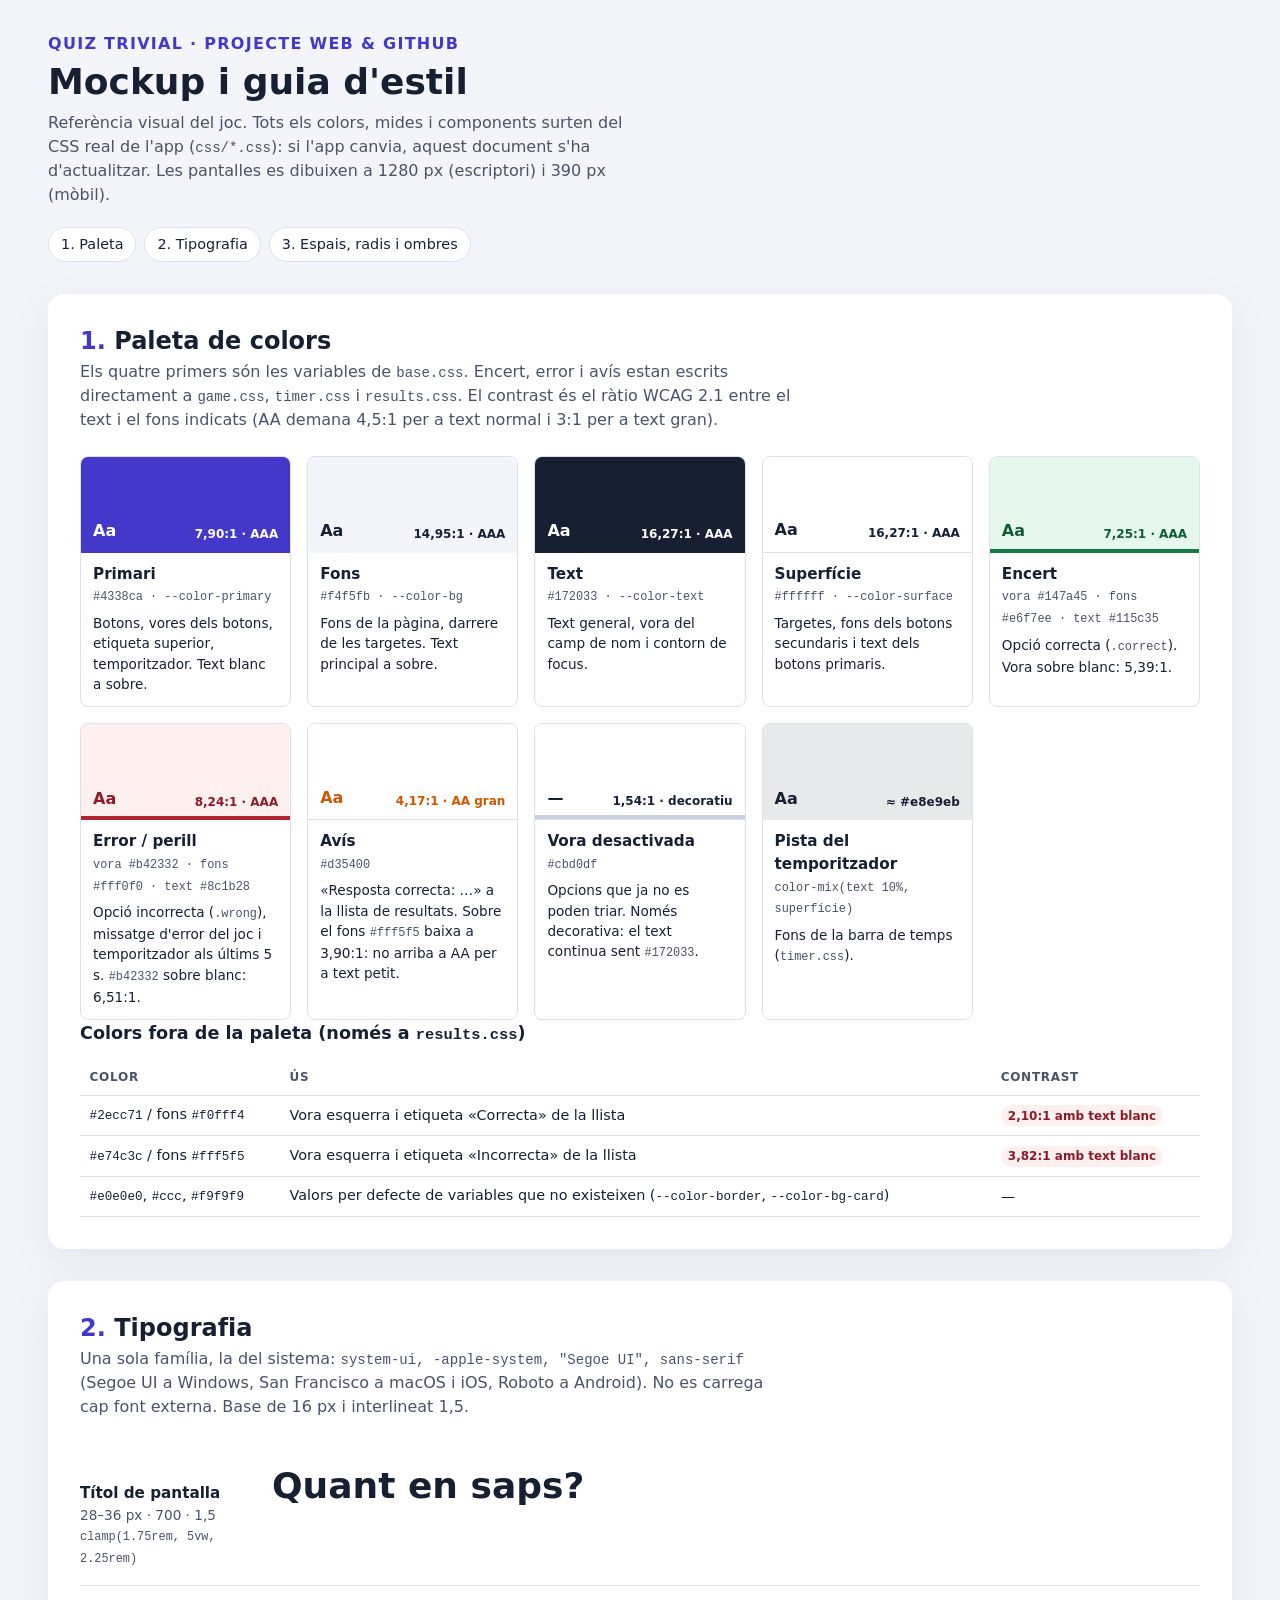
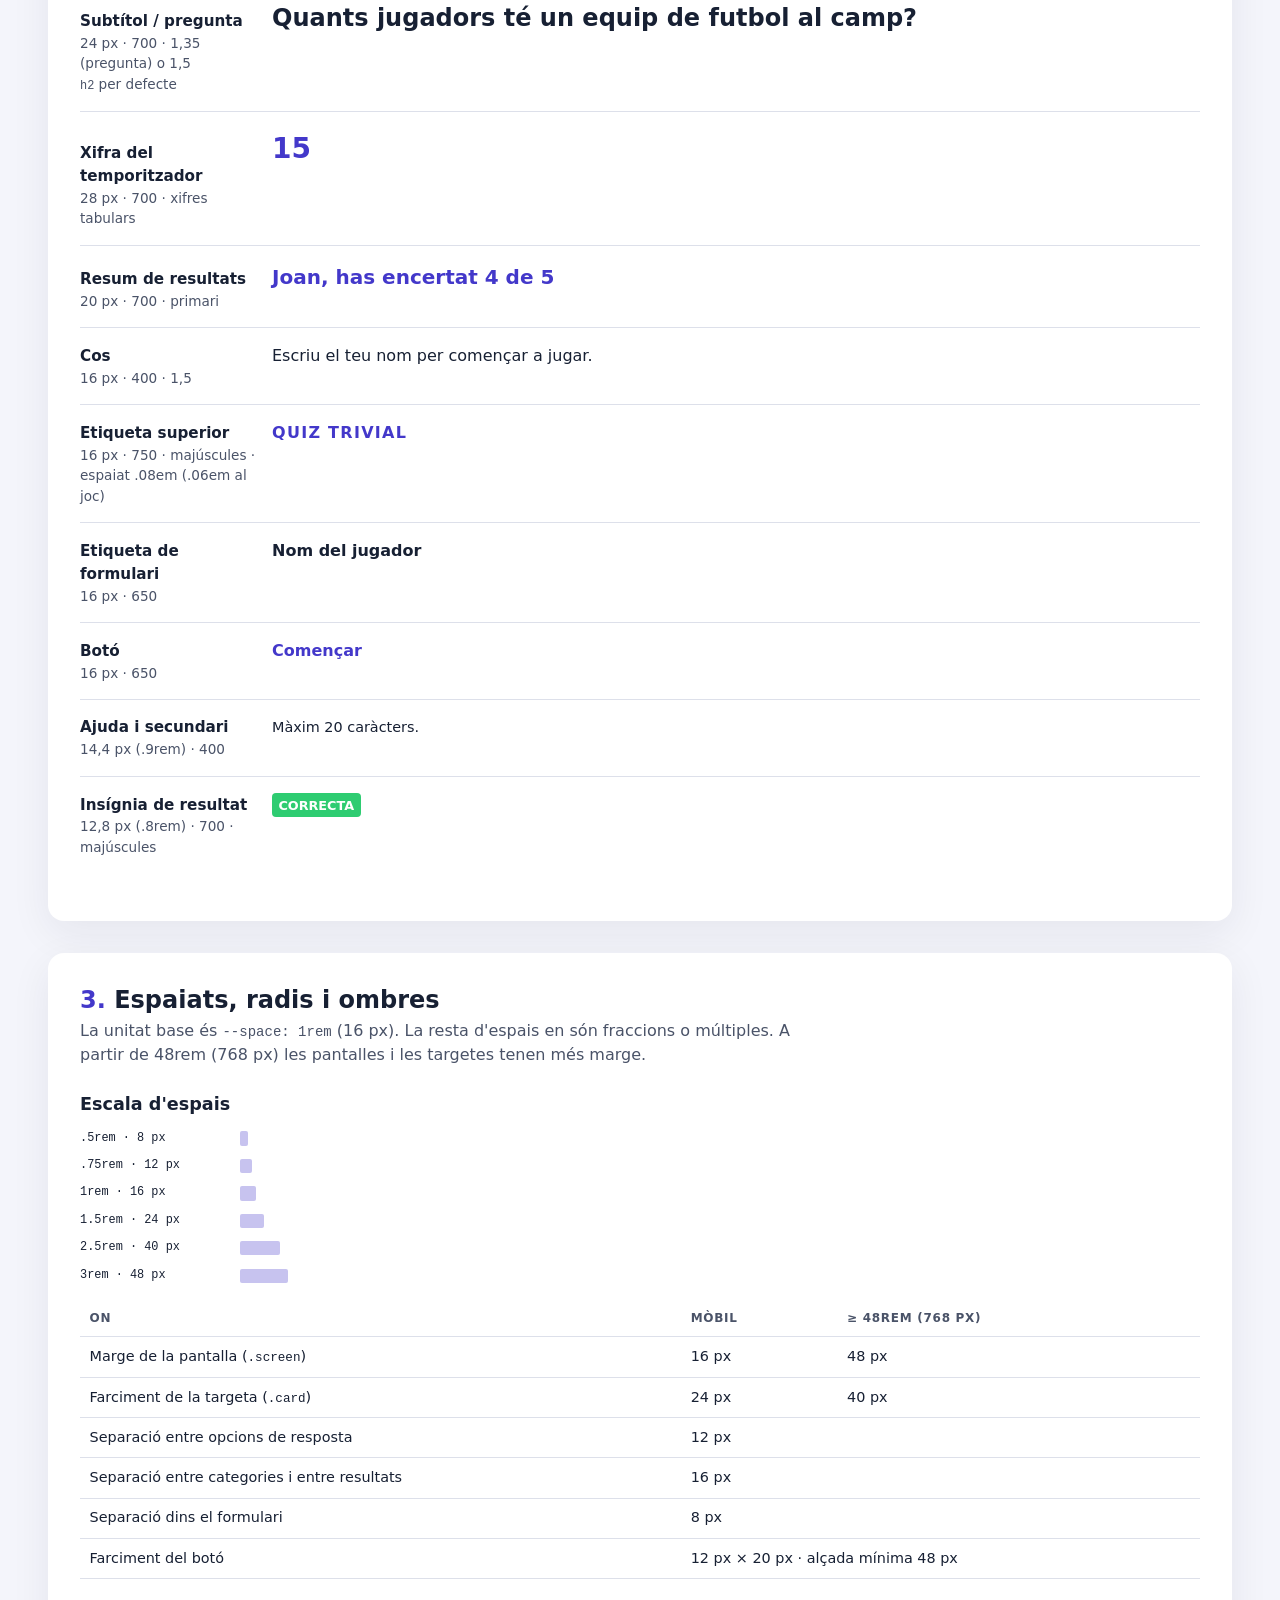
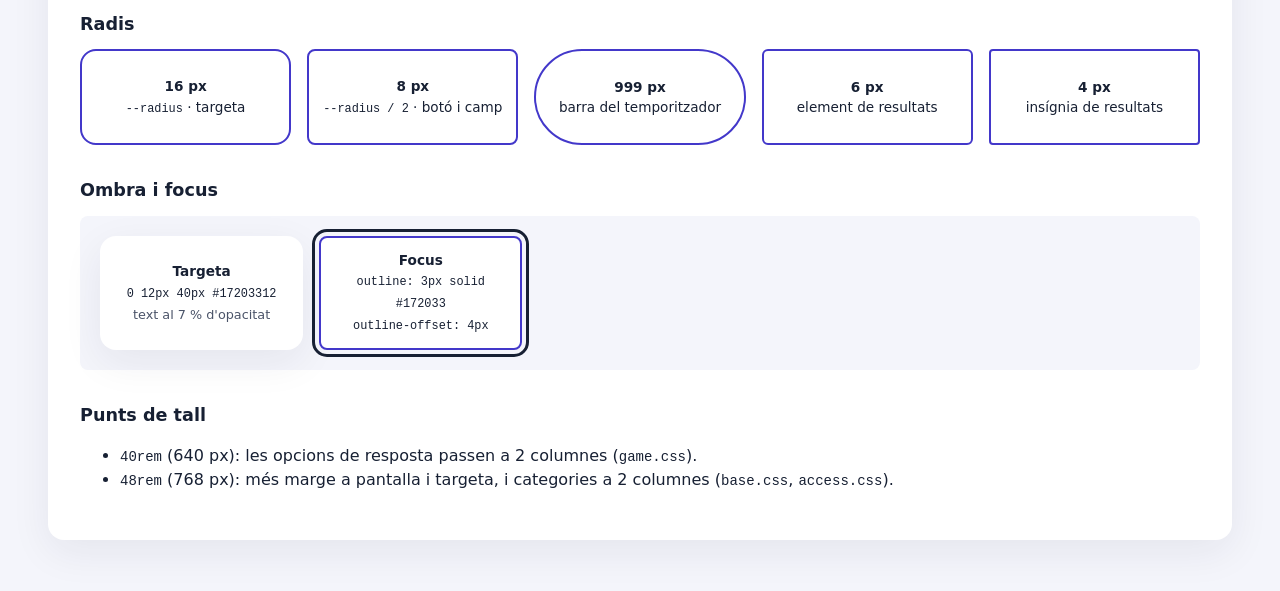
==== docs/mockup/mockup.html @ 68740b8f "docs(mockup): paleta, tipografia i espaiats Crea docs/mockup/mockup.html amb els valors reals de css" ====
<!DOCTYPE html>
<html lang="ca">
<head>
  <meta charset="UTF-8">
  <meta name="viewport" content="width=device-width, initial-scale=1.0">
  <title>Quiz Trivial · Mockup i guia d'estil</title>
  <!--
    Mockup i guia d'estil del Quiz Trivial.
    Fitxer autònom: sense frameworks, sense fonts ni imatges externes.
    Tots els valors surten de css/base.css, access.css, game.css,
    timer.css i results.css. Si l'app canvia, cal actualitzar-lo.
  -->
  <style>
    /* ===== Valors de l'app (còpia exacta de css/base.css :root) ===== */
    :root {
      --color-primary: #4338ca;
      --color-bg: #f4f5fb;
      --color-text: #172033;
      --color-surface: #ffffff;
      --radius: 1rem;
      --space: 1rem;

      /* Colors que l'app escriu directament als fitxers de cada pantalla */
      --ok-border: #147a45;   /* game.css .correct */
      --ok-bg: #e6f7ee;
      --ok-text: #115c35;
      --ko-border: #b42332;   /* game.css .wrong i timer.css perill */
      --ko-bg: #fff0f0;
      --ko-text: #8c1b28;
      --disabled-border: #cbd0df;
      --warning: #d35400;     /* results.css .results__correct-solution */
      --timer-track: color-mix(in srgb, var(--color-text) 10%, var(--color-surface));

      /* Només per a la guia (no són de l'app) */
      --guide-muted: #4a5368;
      --guide-line: #dde0ea;
      --escala: .6;
    }

    * { box-sizing: border-box; }
    html { scroll-behavior: smooth; }
    @media (prefers-reduced-motion: reduce) { html { scroll-behavior: auto; } }
    body {
      margin: 0;
      background: var(--color-bg);
      color: var(--color-text);
      font-family: system-ui, -apple-system, "Segoe UI", sans-serif;
      line-height: 1.5;
    }
    button, input { font: inherit; }

    /* ===== Estructura de la guia ===== */
    .guia { max-width: 76rem; margin: 0 auto; padding: 2rem 1rem 4rem; }
    .guia > header { margin-bottom: 2rem; }
    .guia-eyebrow { margin: 0; color: var(--color-primary); font-weight: 750; letter-spacing: .08em; text-transform: uppercase; }
    .guia h1 { margin: .25rem 0 .5rem; font-size: clamp(1.75rem, 5vw, 2.25rem); line-height: 1.2; }
    .guia-intro { max-width: 60ch; margin: 0; color: var(--guide-muted); }
    .guia nav ol { display: flex; flex-wrap: wrap; gap: .5rem; margin: 1.25rem 0 0; padding: 0; list-style: none; counter-reset: idx; }
    .guia nav a {
      display: inline-block; padding: .35rem .75rem; border: 1px solid var(--guide-line);
      border-radius: 999px; background: var(--color-surface); color: var(--color-text); text-decoration: none; font-size: .9rem;
    }
    .guia nav a:hover { border-color: var(--color-primary); color: var(--color-primary); }
    .guia :focus-visible { outline: 3px solid var(--color-text); outline-offset: 4px; }

    .seccio {
      margin-top: 2rem; padding: 2rem; border-radius: var(--radius);
      background: var(--color-surface); box-shadow: 0 12px 40px #17203312;
    }
    .seccio > h2 { margin: 0 0 .25rem; font-size: 1.5rem; line-height: 1.25; }
    .seccio > h2 span { color: var(--color-primary); font-variant-numeric: tabular-nums; }
    .seccio-desc { margin: 0 0 1.5rem; max-width: 70ch; color: var(--guide-muted); }
    .seccio h3 { margin: 2rem 0 .75rem; font-size: 1.1rem; }
    .seccio h3:first-of-type { margin-top: 0; }
    code { font-family: ui-monospace, "Cascadia Mono", Consolas, monospace; font-size: .875em; }
    .font { font-size: .8rem; color: var(--guide-muted); }

    .taula { width: 100%; border-collapse: collapse; font-size: .9rem; }
    .taula th, .taula td { padding: .55rem .6rem; border-bottom: 1px solid var(--guide-line); text-align: left; vertical-align: middle; }
    .taula th { font-size: .75rem; font-weight: 700; letter-spacing: .06em; text-transform: uppercase; color: var(--guide-muted); }
    .taula-wrap { overflow-x: auto; }

    .etiqueta {
      display: inline-block; padding: .1rem .45rem; border-radius: 999px;
      font-size: .75rem; font-weight: 700; white-space: nowrap;
    }
    .etiqueta--ok { background: var(--ok-bg); color: var(--ok-text); }
    .etiqueta--ko { background: var(--ko-bg); color: var(--ko-text); }
    .etiqueta--info { background: #ecebfb; color: var(--color-primary); }

    /* ===== 1. Paleta ===== */
    .paleta { display: grid; grid-template-columns: repeat(auto-fill, minmax(13rem, 1fr)); gap: 1rem; }
    .mostra { overflow: hidden; border: 1px solid var(--guide-line); border-radius: .5rem; }
    .mostra__color {
      display: flex; align-items: flex-end; justify-content: space-between;
      height: 6rem; padding: .6rem .75rem; font-weight: 650;
    }
    .mostra__color small { font-weight: 700; font-size: .75rem; }
    .mostra__info { padding: .6rem .75rem .75rem; font-size: .85rem; }
    .mostra__info strong { display: block; font-size: .95rem; }
    .mostra__info code { color: var(--guide-muted); }
    .mostra__info p { margin: .35rem 0 0; }

    /* ===== 2. Tipografia ===== */
    .tipus-fila {
      display: grid; grid-template-columns: 11rem 1fr; gap: 1rem; align-items: baseline;
      padding: 1rem 0; border-bottom: 1px solid var(--guide-line);
    }
    .tipus-fila:last-child { border-bottom: 0; }
    .tipus-fila dt { font-size: .85rem; color: var(--guide-muted); }
    .tipus-fila dt strong { display: block; color: var(--color-text); font-size: .95rem; }
    .tipus-fila dd { margin: 0; min-width: 0; overflow-wrap: anywhere; }
    @media (max-width: 40rem) { .tipus-fila { grid-template-columns: 1fr; gap: .25rem; } }

    /* ===== 3. Espaiats, radis i ombres ===== */
    .escala-espais { display: grid; gap: .6rem; }
    .espai { display: grid; grid-template-columns: 9rem 1fr; align-items: center; gap: 1rem; font-size: .85rem; }
    .espai__barra { height: .9rem; border-radius: 2px; background: color-mix(in srgb, var(--color-primary) 30%, white); }
    .graella-3 { display: grid; grid-template-columns: repeat(auto-fill, minmax(12rem, 1fr)); gap: 1rem; }
    .caixa {
      display: grid; place-items: center; min-height: 6rem; padding: .75rem;
      border: 2px solid var(--color-primary); background: var(--color-surface);
      font-size: .85rem; text-align: center;
    }
    .caixa--ombra { border: 0; border-radius: var(--radius); box-shadow: 0 12px 40px #17203312; }
    .fons-gris { padding: 1.25rem; border-radius: .5rem; background: var(--color-bg); }
  </style>
</head>
<body>
  <div class="guia">
    <header>
      <p class="guia-eyebrow">Quiz Trivial · Projecte Web &amp; GitHub</p>
      <h1>Mockup i guia d'estil</h1>
      <p class="guia-intro">
        Referència visual del joc. Tots els colors, mides i components surten del CSS real
        de l'app (<code>css/*.css</code>): si l'app canvia, aquest document s'ha d'actualitzar.
        Les pantalles es dibuixen a 1280 px (escriptori) i 390 px (mòbil).
      </p>
      <nav aria-label="Seccions">
        <ol>
          <li><a href="#paleta">1. Paleta</a></li>
          <li><a href="#tipografia">2. Tipografia</a></li>
          <li><a href="#espais">3. Espais, radis i ombres</a></li>
          <!-- INDEX-COMPONENTS -->
        </ol>
      </nav>
    </header>

    <main>
      <!-- ===================== 1. PALETA ===================== -->
      <section class="seccio" id="paleta" aria-labelledby="t-paleta">
        <h2 id="t-paleta"><span>1.</span> Paleta de colors</h2>
        <p class="seccio-desc">
          Els quatre primers són les variables de <code>base.css</code>. Encert, error i avís
          estan escrits directament a <code>game.css</code>, <code>timer.css</code> i
          <code>results.css</code>. El contrast és el ràtio WCAG 2.1 entre el text i el fons
          indicats (AA demana 4,5:1 per a text normal i 3:1 per a text gran).
        </p>

        <div class="paleta">
          <article class="mostra">
            <div class="mostra__color" style="background:#4338ca;color:#fff">Aa <small>7,90:1 · AAA</small></div>
            <div class="mostra__info">
              <strong>Primari</strong>
              <code>#4338ca · --color-primary</code>
              <p>Botons, vores dels botons, etiqueta superior, temporitzador. Text blanc a sobre.</p>
            </div>
          </article>
          <article class="mostra">
            <div class="mostra__color" style="background:#f4f5fb;color:#172033">Aa <small>14,95:1 · AAA</small></div>
            <div class="mostra__info">
              <strong>Fons</strong>
              <code>#f4f5fb · --color-bg</code>
              <p>Fons de la pàgina, darrere de les targetes. Text principal a sobre.</p>
            </div>
          </article>
          <article class="mostra">
            <div class="mostra__color" style="background:#172033;color:#fff">Aa <small>16,27:1 · AAA</small></div>
            <div class="mostra__info">
              <strong>Text</strong>
              <code>#172033 · --color-text</code>
              <p>Text general, vora del camp de nom i contorn de focus.</p>
            </div>
          </article>
          <article class="mostra">
            <div class="mostra__color" style="background:#fff;color:#172033;border-bottom:1px solid var(--guide-line)">Aa <small>16,27:1 · AAA</small></div>
            <div class="mostra__info">
              <strong>Superfície</strong>
              <code>#ffffff · --color-surface</code>
              <p>Targetes, fons dels botons secundaris i text dels botons primaris.</p>
            </div>
          </article>
          <article class="mostra">
            <div class="mostra__color" style="background:#e6f7ee;color:#115c35;box-shadow:inset 0 -4px #147a45">Aa <small>7,25:1 · AAA</small></div>
            <div class="mostra__info">
              <strong>Encert</strong>
              <code>vora #147a45 · fons #e6f7ee · text #115c35</code>
              <p>Opció correcta (<code>.correct</code>). Vora sobre blanc: 5,39:1.</p>
            </div>
          </article>
          <article class="mostra">
            <div class="mostra__color" style="background:#fff0f0;color:#8c1b28;box-shadow:inset 0 -4px #b42332">Aa <small>8,24:1 · AAA</small></div>
            <div class="mostra__info">
              <strong>Error / perill</strong>
              <code>vora #b42332 · fons #fff0f0 · text #8c1b28</code>
              <p>Opció incorrecta (<code>.wrong</code>), missatge d'error del joc i temporitzador als últims 5 s. <code>#b42332</code> sobre blanc: 6,51:1.</p>
            </div>
          </article>
          <article class="mostra">
            <div class="mostra__color" style="background:#fff;color:#d35400;border-bottom:1px solid var(--guide-line)">Aa <small>4,17:1 · AA gran</small></div>
            <div class="mostra__info">
              <strong>Avís</strong>
              <code>#d35400</code>
              <p>«Resposta correcta: …» a la llista de resultats. Sobre el fons <code>#fff5f5</code> baixa a 3,90:1: no arriba a AA per a text petit.</p>
            </div>
          </article>
          <article class="mostra">
            <div class="mostra__color" style="background:#fff;color:#172033;box-shadow:inset 0 -4px #cbd0df;border-bottom:1px solid var(--guide-line)">— <small>1,54:1 · decoratiu</small></div>
            <div class="mostra__info">
              <strong>Vora desactivada</strong>
              <code>#cbd0df</code>
              <p>Opcions que ja no es poden triar. Només decorativa: el text continua sent <code>#172033</code>.</p>
            </div>
          </article>
          <article class="mostra">
            <div class="mostra__color" style="background:var(--timer-track);color:#172033">Aa <small>≈ #e8e9eb</small></div>
            <div class="mostra__info">
              <strong>Pista del temporitzador</strong>
              <code>color-mix(text 10%, superfície)</code>
              <p>Fons de la barra de temps (<code>timer.css</code>).</p>
            </div>
          </article>
        </div>

        <h3>Colors fora de la paleta (només a <code>results.css</code>)</h3>
        <div class="taula-wrap">
          <table class="taula">
            <thead><tr><th>Color</th><th>Ús</th><th>Contrast</th></tr></thead>
            <tbody>
              <tr><td><code>#2ecc71</code> / fons <code>#f0fff4</code></td><td>Vora esquerra i etiqueta «Correcta» de la llista</td><td><span class="etiqueta etiqueta--ko">2,10:1 amb text blanc</span></td></tr>
              <tr><td><code>#e74c3c</code> / fons <code>#fff5f5</code></td><td>Vora esquerra i etiqueta «Incorrecta» de la llista</td><td><span class="etiqueta etiqueta--ko">3,82:1 amb text blanc</span></td></tr>
              <tr><td><code>#e0e0e0</code>, <code>#ccc</code>, <code>#f9f9f9</code></td><td>Valors per defecte de variables que no existeixen (<code>--color-border</code>, <code>--color-bg-card</code>)</td><td>—</td></tr>
            </tbody>
          </table>
        </div>
      </section>

      <!-- ===================== 2. TIPOGRAFIA ===================== -->
      <section class="seccio" id="tipografia" aria-labelledby="t-tipo">
        <h2 id="t-tipo"><span>2.</span> Tipografia</h2>
        <p class="seccio-desc">
          Una sola família, la del sistema: <code>system-ui, -apple-system, "Segoe UI", sans-serif</code>
          (Segoe UI a Windows, San Francisco a macOS i iOS, Roboto a Android). No es carrega cap font externa.
          Base de 16 px i interlineat 1,5.
        </p>
        <dl>
          <div class="tipus-fila">
            <dt><strong>Títol de pantalla</strong>28–36 px · 700 · 1,5<br><code>clamp(1.75rem, 5vw, 2.25rem)</code></dt>
            <dd style="font-size:2.25rem;font-weight:700;line-height:1.5">Quant en saps?</dd>
          </div>
          <div class="tipus-fila">
            <dt><strong>Subtítol / pregunta</strong>24 px · 700 · 1,35 (pregunta) o 1,5<br><code>h2</code> per defecte</dt>
            <dd style="font-size:1.5rem;font-weight:700;line-height:1.35">Quants jugadors té un equip de futbol al camp?</dd>
          </div>
          <div class="tipus-fila">
            <dt><strong>Xifra del temporitzador</strong>28 px · 700 · xifres tabulars</dt>
            <dd style="font-size:1.75rem;font-weight:700;color:var(--color-primary);font-variant-numeric:tabular-nums">15</dd>
          </div>
          <div class="tipus-fila">
            <dt><strong>Resum de resultats</strong>20 px · 700 · primari</dt>
            <dd style="font-size:1.25rem;font-weight:700;color:var(--color-primary)">Joan, has encertat 4 de 5</dd>
          </div>
          <div class="tipus-fila">
            <dt><strong>Cos</strong>16 px · 400 · 1,5</dt>
            <dd>Escriu el teu nom per començar a jugar.</dd>
          </div>
          <div class="tipus-fila">
            <dt><strong>Etiqueta superior</strong>16 px · 750 · majúscules · espaiat .08em (.06em al joc)</dt>
            <dd style="color:var(--color-primary);font-weight:750;letter-spacing:.08em;text-transform:uppercase">Quiz Trivial</dd>
          </div>
          <div class="tipus-fila">
            <dt><strong>Etiqueta de formulari</strong>16 px · 650</dt>
            <dd style="font-weight:650">Nom del jugador</dd>
          </div>
          <div class="tipus-fila">
            <dt><strong>Botó</strong>16 px · 650</dt>
            <dd style="font-weight:650;color:var(--color-primary)">Començar</dd>
          </div>
          <div class="tipus-fila">
            <dt><strong>Ajuda i secundari</strong>14,4 px (.9rem) · 400</dt>
            <dd style="font-size:.9rem">Màxim 20 caràcters.</dd>
          </div>
          <div class="tipus-fila">
            <dt><strong>Insígnia de resultat</strong>12,8 px (.8rem) · 700 · majúscules</dt>
            <dd><span style="display:inline-block;padding:.15rem .4rem;border-radius:4px;font-size:.8rem;font-weight:700;text-transform:uppercase;background:#2ecc71;color:#fff">Correcta</span></dd>
          </div>
        </dl>
      </section>

      <!-- ===================== 3. ESPAIS ===================== -->
      <section class="seccio" id="espais" aria-labelledby="t-espais">
        <h2 id="t-espais"><span>3.</span> Espaiats, radis i ombres</h2>
        <p class="seccio-desc">
          La unitat base és <code>--space: 1rem</code> (16 px). La resta d'espais en són fraccions o múltiples.
          A partir de 48rem (768 px) les pantalles i les targetes tenen més marge.
        </p>

        <h3>Escala d'espais</h3>
        <div class="escala-espais">
          <div class="espai"><code>.5rem · 8 px</code><div class="espai__barra" style="width:8px"></div></div>
          <div class="espai"><code>.75rem · 12 px</code><div class="espai__barra" style="width:12px"></div></div>
          <div class="espai"><code>1rem · 16 px</code><div class="espai__barra" style="width:16px"></div></div>
          <div class="espai"><code>1.5rem · 24 px</code><div class="espai__barra" style="width:24px"></div></div>
          <div class="espai"><code>2.5rem · 40 px</code><div class="espai__barra" style="width:40px"></div></div>
          <div class="espai"><code>3rem · 48 px</code><div class="espai__barra" style="width:48px"></div></div>
        </div>
        <div class="taula-wrap" style="margin-top:1rem">
          <table class="taula">
            <thead><tr><th>On</th><th>Mòbil</th><th>≥ 48rem (768 px)</th></tr></thead>
            <tbody>
              <tr><td>Marge de la pantalla (<code>.screen</code>)</td><td>16 px</td><td>48 px</td></tr>
              <tr><td>Farciment de la targeta (<code>.card</code>)</td><td>24 px</td><td>40 px</td></tr>
              <tr><td>Separació entre opcions de resposta</td><td colspan="2">12 px</td></tr>
              <tr><td>Separació entre categories i entre resultats</td><td colspan="2">16 px</td></tr>
              <tr><td>Separació dins el formulari</td><td colspan="2">8 px</td></tr>
              <tr><td>Farciment del botó</td><td colspan="2">12 px × 20 px · alçada mínima 48 px</td></tr>
            </tbody>
          </table>
        </div>

        <h3>Radis</h3>
        <div class="graella-3">
          <div class="caixa" style="border-radius:1rem"><span><strong>16 px</strong><br><code>--radius</code> · targeta</span></div>
          <div class="caixa" style="border-radius:.5rem"><span><strong>8 px</strong><br><code>--radius / 2</code> · botó i camp</span></div>
          <div class="caixa" style="border-radius:999px"><span><strong>999 px</strong><br>barra del temporitzador</span></div>
          <div class="caixa" style="border-radius:6px"><span><strong>6 px</strong><br>element de resultats</span></div>
          <div class="caixa" style="border-radius:4px"><span><strong>4 px</strong><br>insígnia de resultats</span></div>
        </div>

        <h3>Ombra i focus</h3>
        <div class="fons-gris graella-3">
          <div class="caixa caixa--ombra"><span><strong>Targeta</strong><br><code>0 12px 40px #17203312</code><br><span class="font">text al 7 % d'opacitat</span></span></div>
          <div class="caixa" style="border-radius:.5rem;outline:3px solid #172033;outline-offset:4px"><span><strong>Focus</strong><br><code>outline: 3px solid #172033</code><br><code>outline-offset: 4px</code></span></div>
        </div>

        <h3>Punts de tall</h3>
        <ul>
          <li><code>40rem</code> (640 px): les opcions de resposta passen a 2 columnes (<code>game.css</code>).</li>
          <li><code>48rem</code> (768 px): més marge a pantalla i targeta, i categories a 2 columnes (<code>base.css</code>, <code>access.css</code>).</li>
        </ul>
      </section>

      <!-- SECCIONS-COMPONENTS -->
    </main>
  </div>
</body>
</html>
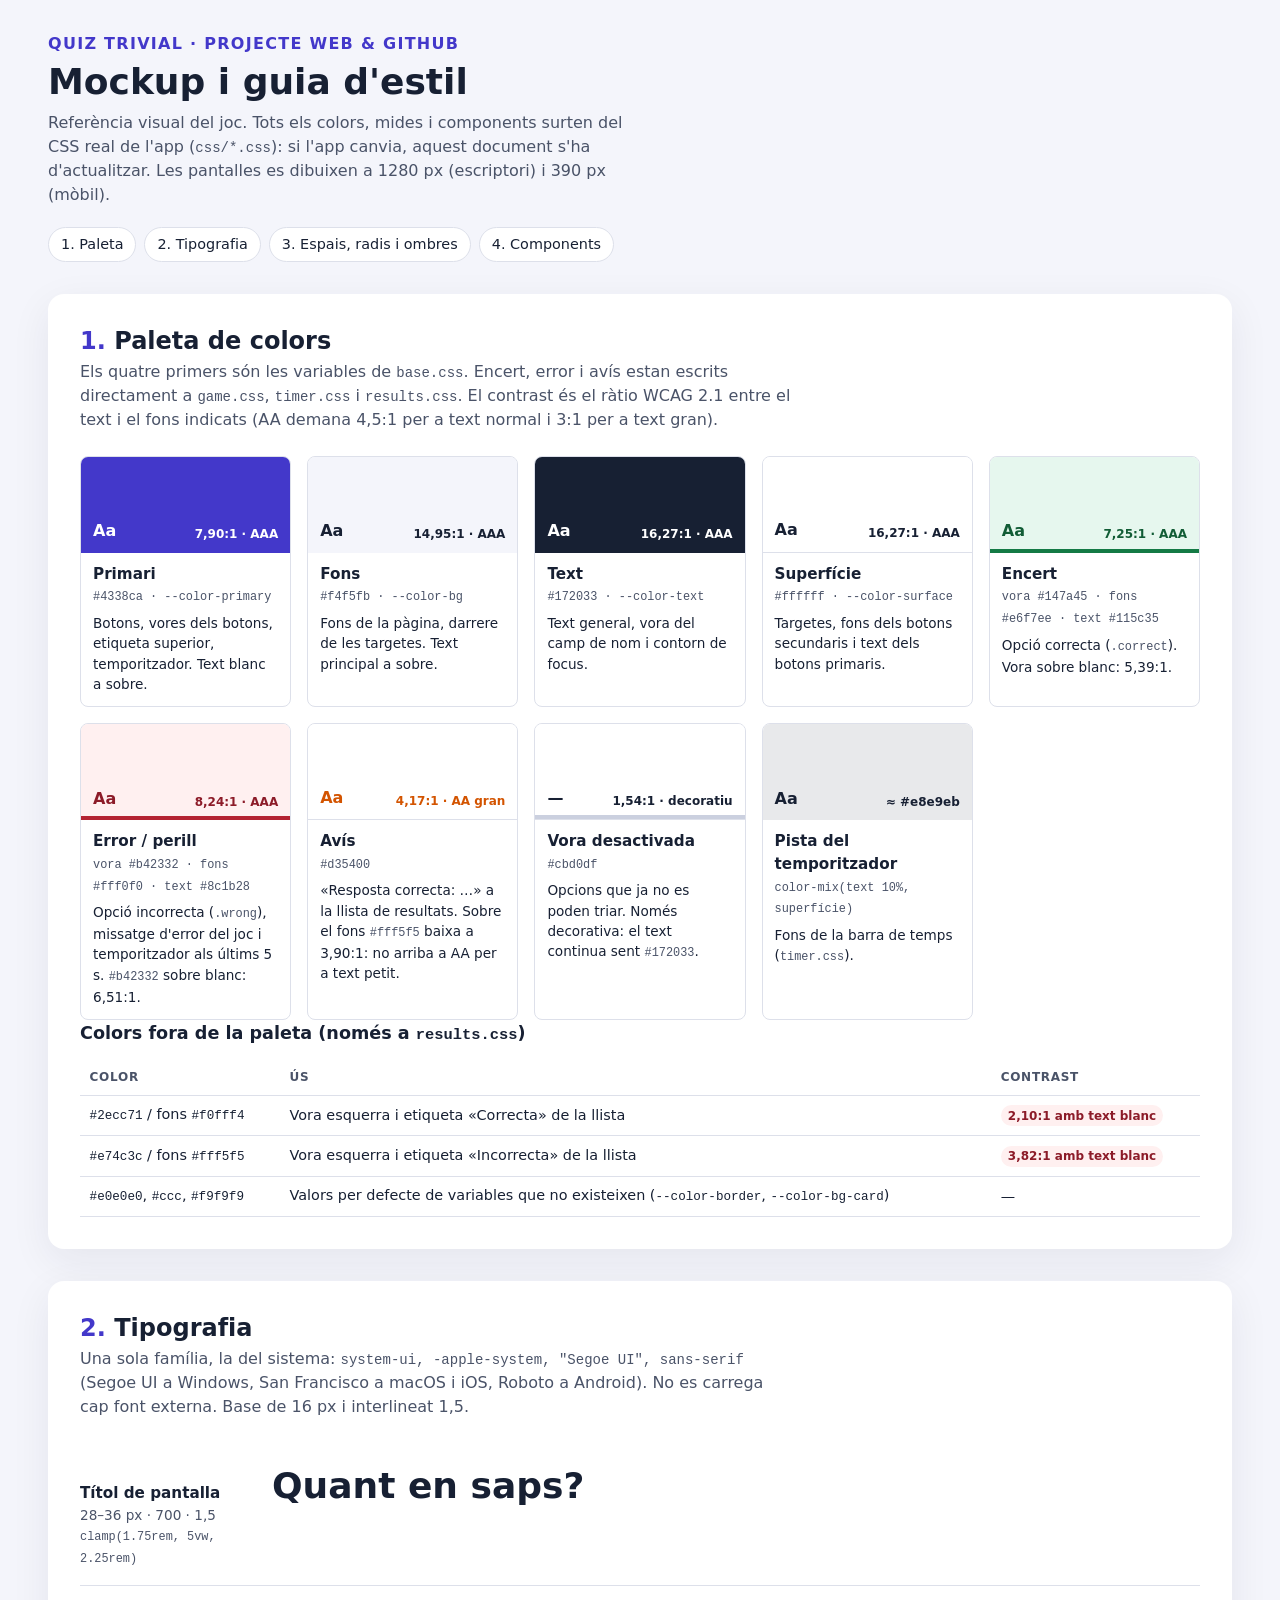
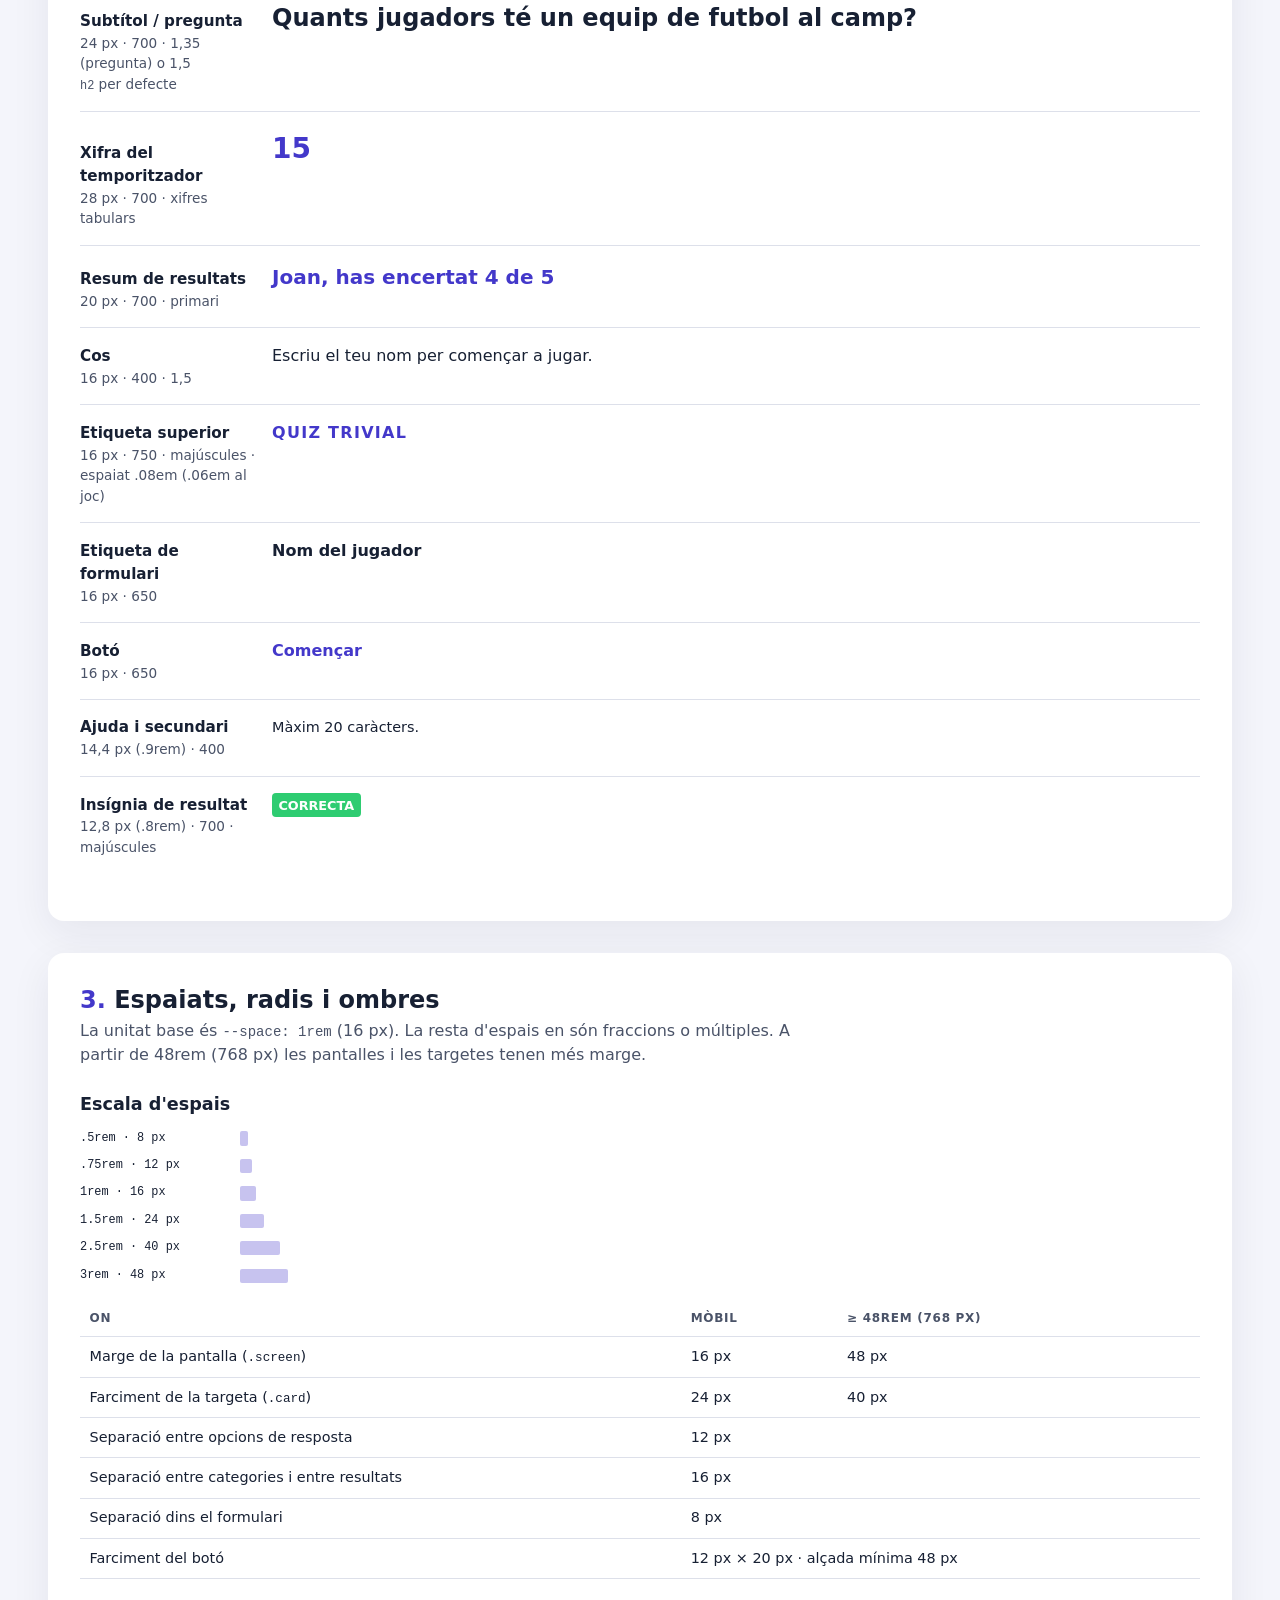
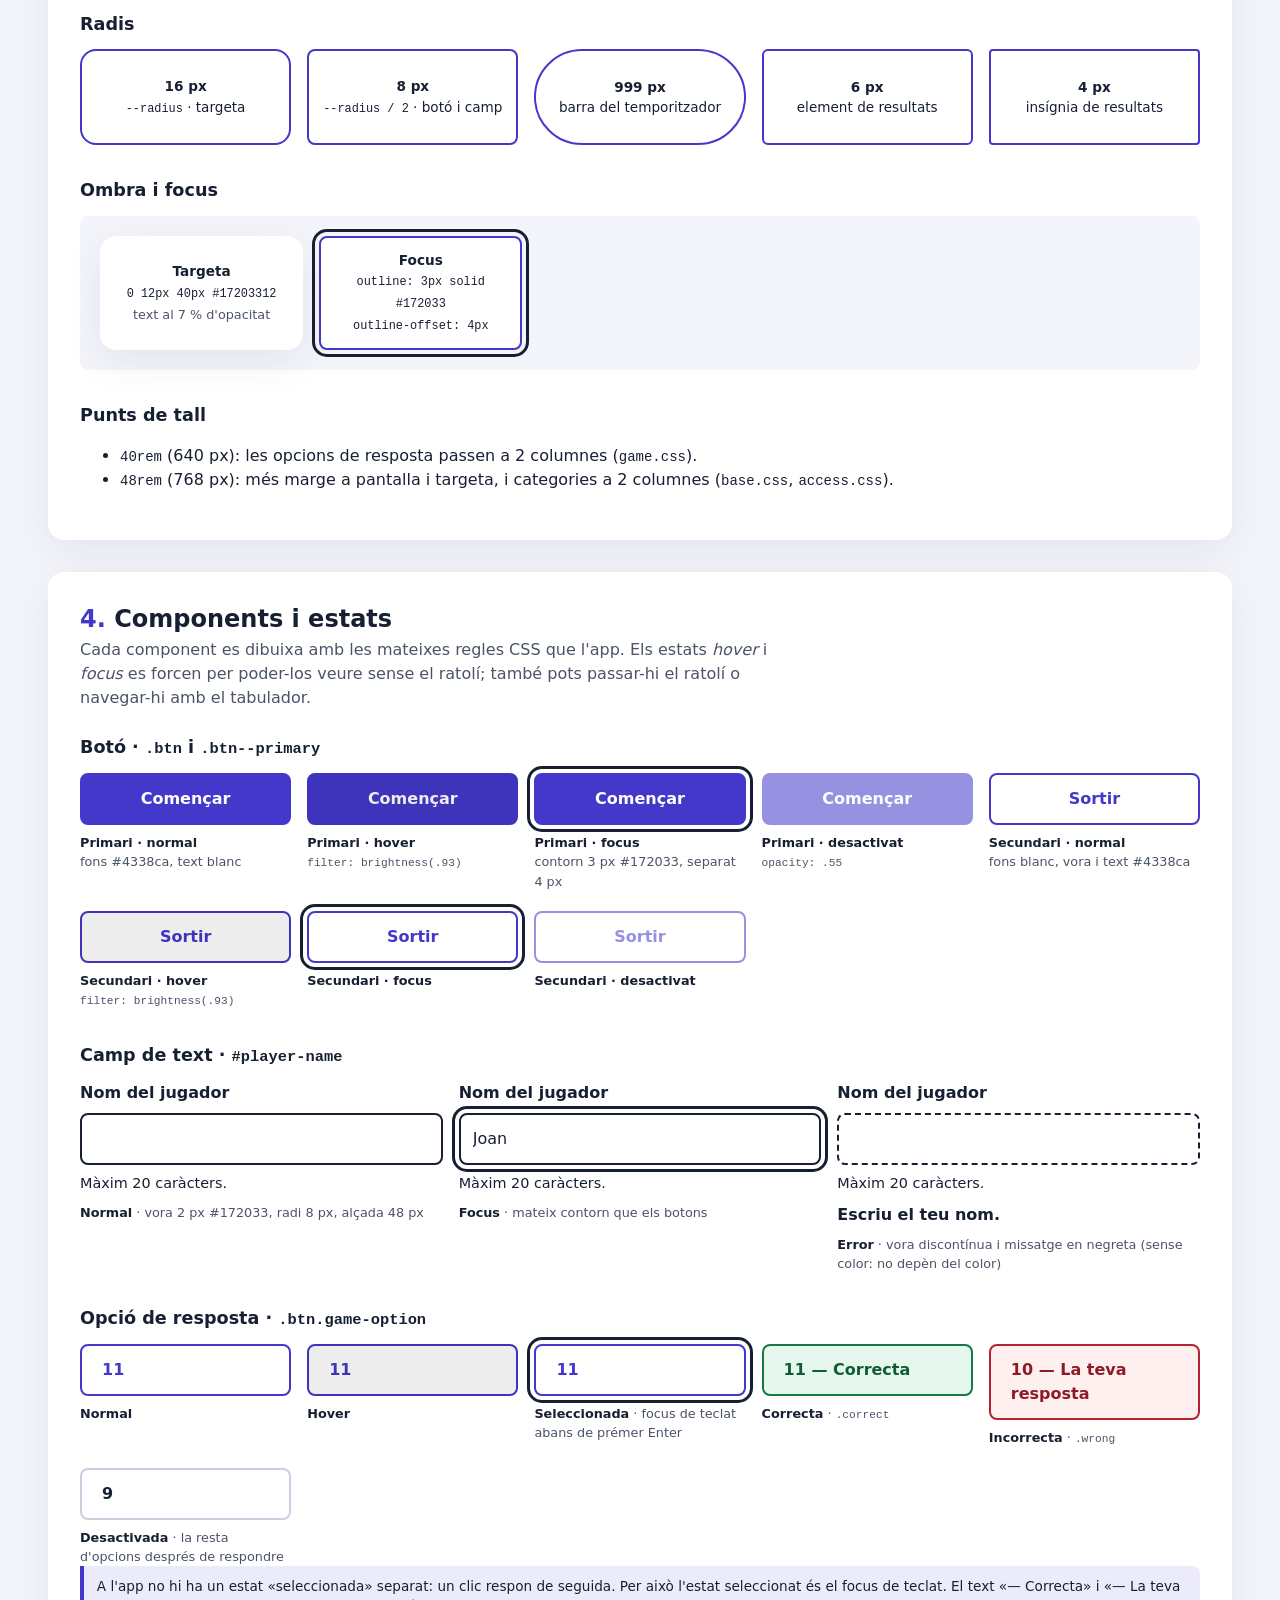
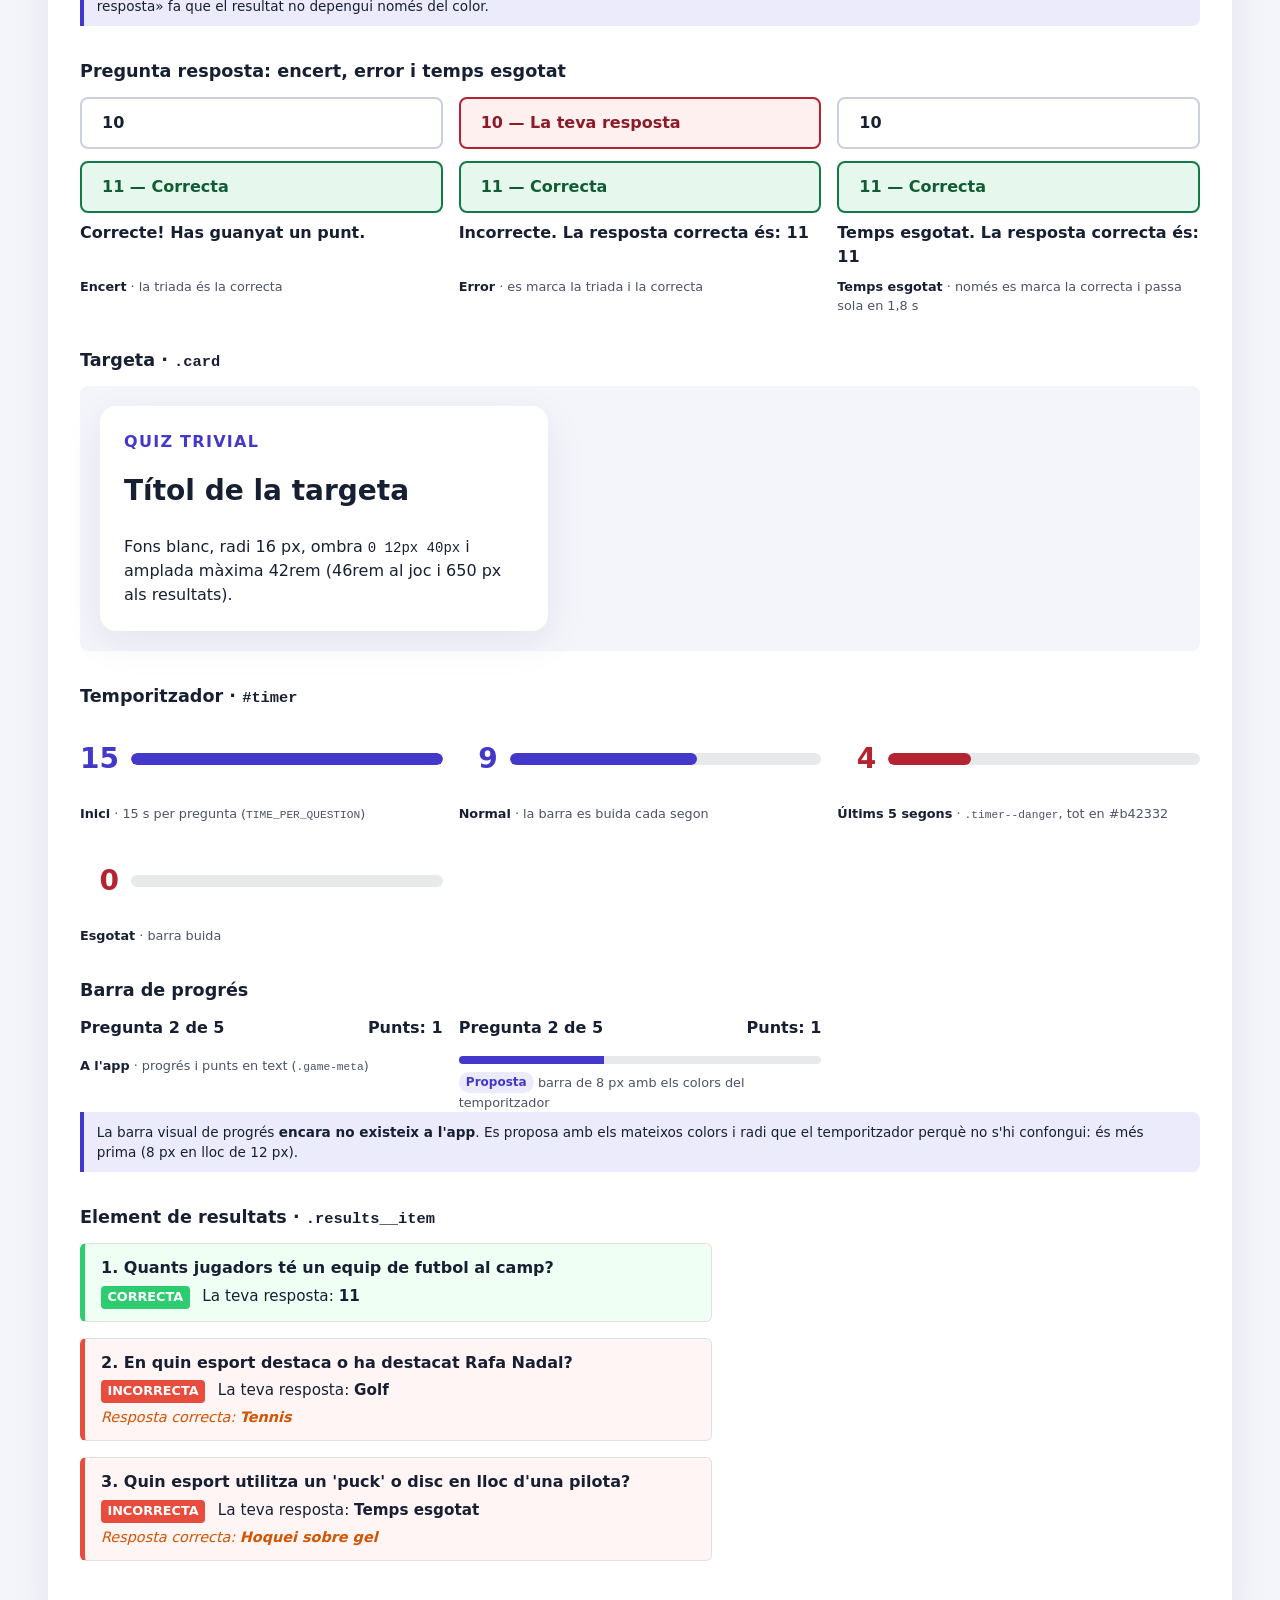
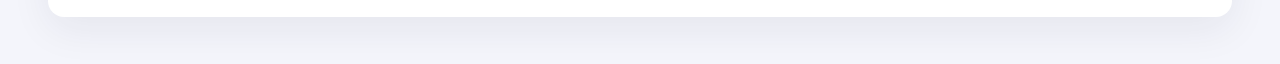
==== commit d94a86b5: "docs(mockup): components i estats Afegeix botó, camp de text, opció de resposta, targeta, temporitza" ====
--- a/docs/mockup/mockup.html
+++ b/docs/mockup/mockup.html
@@ -124,6 +124,107 @@
     }
     .caixa--ombra { border: 0; border-radius: var(--radius); box-shadow: 0 12px 40px #17203312; }
     .fons-gris { padding: 1.25rem; border-radius: .5rem; background: var(--color-bg); }
+
+    /* ===== 4. Components ===== */
+    .estats { display: grid; grid-template-columns: repeat(auto-fill, minmax(11rem, 1fr)); gap: 1.25rem 1rem; align-items: start; }
+    .estats--ample { grid-template-columns: repeat(auto-fill, minmax(17rem, 1fr)); }
+    .estat { display: grid; gap: .5rem; min-width: 0; }
+    .estat > figcaption { font-size: .8rem; color: var(--guide-muted); }
+    .estat > figcaption strong { color: var(--color-text); }
+    figure { margin: 0; }
+    .nota-proposta {
+      margin: .75rem 0 0; padding: .6rem .8rem; border-left: 4px solid var(--color-primary);
+      border-radius: 0 .5rem .5rem 0; background: #ecebfb; font-size: .85rem;
+    }
+
+    /* ===================================================================
+       Estils de l'app, copiats de css/*.css i limitats a .app.
+       Els estats que el navegador activa sol (:hover, :focus-visible)
+       es dibuixen amb les classes .is-hover i .is-focus.
+       =================================================================== */
+    .app { color: var(--color-text); line-height: 1.5; font-size: 16px; }
+    .app h1, .app h2, .app p { margin-top: 0; }
+    .app h1 { font-size: 2em; margin-bottom: .67em; }
+    .app h2 { font-size: 1.5em; margin-bottom: .83em; }
+    .app p { margin-bottom: 1em; }
+    .app button { cursor: pointer; }
+
+    /* base.css */
+    .app .card {
+      width: 100%; max-width: 42rem; padding: calc(var(--space) * 1.5);
+      border-radius: var(--radius); background: var(--color-surface); box-shadow: 0 12px 40px #17203312;
+    }
+    .app .btn {
+      display: inline-flex; align-items: center; justify-content: center;
+      min-height: 48px; padding: .75rem 1.25rem;
+      border: 2px solid var(--color-primary); border-radius: calc(var(--radius) / 2);
+      background: var(--color-surface); color: var(--color-primary);
+      font-weight: 650; text-decoration: none; text-align: center;
+    }
+    .app .btn--primary { background: var(--color-primary); color: var(--color-surface); }
+    .app .btn:hover, .app .btn.is-hover { filter: brightness(.93); }
+    .app .btn:disabled { opacity: .55; cursor: default; }
+    .app :focus-visible, .app .is-focus { outline: 3px solid var(--color-text); outline-offset: 4px; }
+
+    /* access.css */
+    .app .access-card h1, .app .access-card h2 { font-size: 1.75rem; }
+    .app .access-eyebrow { color: var(--color-primary); font-weight: 750; letter-spacing: .08em; text-transform: uppercase; }
+    .app .welcome-form { display: grid; gap: .5rem; margin-top: 1.5rem; }
+    .app .welcome-form label { font-weight: 650; }
+    .app .player-name {
+      width: 100%; min-height: 48px; padding: .75rem;
+      color: var(--color-text); background: var(--color-surface);
+      border: 2px solid var(--color-text); border-radius: .5rem;
+    }
+    .app .player-name[aria-invalid="true"] { border-style: dashed; }
+    .app .access-help { font-size: .9rem; }
+    .app .access-error { min-height: 1.5em; font-weight: 650; }
+    .app .category-list { display: grid; gap: var(--space); margin-top: 1.5rem; }
+
+    /* game.css */
+    .app .game-card { max-width: 46rem; }
+    .app .game-category { color: var(--color-primary); font-weight: 750; letter-spacing: .06em; text-transform: uppercase; }
+    .app .game-meta { display: flex; flex-wrap: wrap; justify-content: space-between; gap: .5rem 1rem; }
+    .app .game-meta p { margin-bottom: .5rem; font-weight: 650; }
+    .app .game-question { margin-block: 1.5rem; line-height: 1.35; overflow-wrap: anywhere; }
+    .app .game-options { display: grid; gap: .75rem; }
+    .app .game-option { justify-content: flex-start; text-align: left; overflow-wrap: anywhere; }
+    .app .game-option.disabled { opacity: 1; cursor: default; color: var(--color-text); border-color: #cbd0df; }
+    .app .game-option.correct { background: #e6f7ee; border-color: #147a45; color: #115c35; }
+    .app .game-option.wrong { background: #fff0f0; border-color: #b42332; color: #8c1b28; }
+    .app .game-option:disabled:hover { filter: none; }
+    .app .game-feedback { min-height: 3rem; margin-block: 1rem; font-weight: 650; }
+    .app .game-back { margin-top: 1.25rem; font-size: .9rem; }
+
+    /* timer.css (a l'app és #timer) */
+    .app .timer { display: flex; align-items: center; gap: .75rem; margin: 1rem 0; }
+    .app .timer__number {
+      min-width: 2ch; font-size: 1.75rem; font-weight: bold; font-variant-numeric: tabular-nums;
+      text-align: right; color: var(--color-primary);
+    }
+    .app .timer__bar { flex: 1; height: .75rem; border-radius: 999px; overflow: hidden; background-color: var(--timer-track); }
+    .app .timer__fill { height: 100%; border-radius: inherit; background-color: var(--color-primary); }
+    .app .timer--danger .timer__number { color: #b42332; }
+    .app .timer--danger .timer__fill { background-color: #b42332; }
+
+    /* results.css */
+    .app .card--results { max-width: 650px; margin: 0 auto; }
+    .app .results__summary { font-size: 1.25rem; font-weight: bold; text-align: center; margin-bottom: 1.5rem; color: var(--color-primary); }
+    .app .results__list { display: flex; flex-direction: column; gap: 1rem; margin-bottom: 1.5rem; padding-right: .5rem; }
+    .app .results__item { border: 1px solid #e0e0e0; border-left: 5px solid #ccc; border-radius: 6px; padding: .75rem 1rem; background-color: #f9f9f9; }
+    .app .results__item--correct { border-left-color: #2ecc71; background-color: #f0fff4; }
+    .app .results__item--incorrect { border-left-color: #e74c3c; background-color: #fff5f5; }
+    .app .results__question-text { font-weight: 600; margin-bottom: .35rem; }
+    .app .results__answer-info { font-size: .95rem; line-height: 1.4; }
+    .app .results__badge { display: inline-block; padding: .15rem .4rem; border-radius: 4px; font-size: .8rem; font-weight: bold; text-transform: uppercase; margin-right: .5rem; }
+    .app .results__badge--ok { background-color: #2ecc71; color: #fff; }
+    .app .results__badge--fail { background-color: #e74c3c; color: #fff; }
+    .app .results__correct-solution { margin-top: .25rem; font-size: .9rem; color: #d35400; font-style: italic; }
+    .app .results__actions { display: flex; gap: 1rem; justify-content: center; margin-top: 1rem; }
+
+    /* Proposta (no és a l'app) */
+    .app .progress { height: .5rem; border-radius: 999px; background: var(--timer-track); overflow: hidden; }
+    .app .progress__fill { height: 100%; background: var(--color-primary); }
   </style>
 </head>
 <body>
@@ -141,7 +242,8 @@
           <li><a href="#paleta">1. Paleta</a></li>
           <li><a href="#tipografia">2. Tipografia</a></li>
           <li><a href="#espais">3. Espais, radis i ombres</a></li>
-          <!-- INDEX-COMPONENTS -->
+          <li><a href="#components">4. Components</a></li>
+          <!-- INDEX-PANTALLES -->
         </ol>
       </nav>
     </header>
@@ -350,7 +452,168 @@
         </ul>
       </section>
 
-      <!-- SECCIONS-COMPONENTS -->
+      <!-- ===================== 4. COMPONENTS ===================== -->
+      <section class="seccio" id="components" aria-labelledby="t-comp">
+        <h2 id="t-comp"><span>4.</span> Components i estats</h2>
+        <p class="seccio-desc">
+          Cada component es dibuixa amb les mateixes regles CSS que l'app. Els estats
+          <em>hover</em> i <em>focus</em> es forcen per poder-los veure sense el ratolí;
+          també pots passar-hi el ratolí o navegar-hi amb el tabulador.
+        </p>
+
+        <div class="app">
+          <h3>Botó · <code>.btn</code> i <code>.btn--primary</code></h3>
+          <div class="estats">
+            <figure class="estat"><button class="btn btn--primary" type="button">Començar</button><figcaption><strong>Primari · normal</strong><br>fons #4338ca, text blanc</figcaption></figure>
+            <figure class="estat"><button class="btn btn--primary is-hover" type="button">Començar</button><figcaption><strong>Primari · hover</strong><br><code>filter: brightness(.93)</code></figcaption></figure>
+            <figure class="estat"><button class="btn btn--primary is-focus" type="button">Començar</button><figcaption><strong>Primari · focus</strong><br>contorn 3 px #172033, separat 4 px</figcaption></figure>
+            <figure class="estat"><button class="btn btn--primary" type="button" disabled>Començar</button><figcaption><strong>Primari · desactivat</strong><br><code>opacity: .55</code></figcaption></figure>
+            <figure class="estat"><button class="btn" type="button">Sortir</button><figcaption><strong>Secundari · normal</strong><br>fons blanc, vora i text #4338ca</figcaption></figure>
+            <figure class="estat"><button class="btn is-hover" type="button">Sortir</button><figcaption><strong>Secundari · hover</strong><br><code>filter: brightness(.93)</code></figcaption></figure>
+            <figure class="estat"><button class="btn is-focus" type="button">Sortir</button><figcaption><strong>Secundari · focus</strong></figcaption></figure>
+            <figure class="estat"><button class="btn" type="button" disabled>Sortir</button><figcaption><strong>Secundari · desactivat</strong></figcaption></figure>
+          </div>
+
+          <h3>Camp de text · <code>#player-name</code></h3>
+          <div class="estats estats--ample">
+            <figure class="estat">
+              <div class="welcome-form" style="margin:0">
+                <label for="c-nom-1">Nom del jugador</label>
+                <input class="player-name" id="c-nom-1" type="text" placeholder="" value="">
+                <p class="access-help" style="margin:0">Màxim 20 caràcters.</p>
+              </div>
+              <figcaption><strong>Normal</strong> · vora 2 px #172033, radi 8 px, alçada 48 px</figcaption>
+            </figure>
+            <figure class="estat">
+              <div class="welcome-form" style="margin:0">
+                <label for="c-nom-2">Nom del jugador</label>
+                <input class="player-name is-focus" id="c-nom-2" type="text" value="Joan">
+                <p class="access-help" style="margin:0">Màxim 20 caràcters.</p>
+              </div>
+              <figcaption><strong>Focus</strong> · mateix contorn que els botons</figcaption>
+            </figure>
+            <figure class="estat">
+              <div class="welcome-form" style="margin:0">
+                <label for="c-nom-3">Nom del jugador</label>
+                <input class="player-name" id="c-nom-3" type="text" value="" aria-invalid="true" aria-describedby="c-err-3">
+                <p class="access-help" style="margin:0">Màxim 20 caràcters.</p>
+                <p class="access-error" id="c-err-3" style="margin:0">Escriu el teu nom.</p>
+              </div>
+              <figcaption><strong>Error</strong> · vora discontínua i missatge en negreta (sense color: no depèn del color)</figcaption>
+            </figure>
+          </div>
+
+          <h3>Opció de resposta · <code>.btn.game-option</code></h3>
+          <div class="estats">
+            <figure class="estat"><button class="btn game-option" type="button">11</button><figcaption><strong>Normal</strong></figcaption></figure>
+            <figure class="estat"><button class="btn game-option is-hover" type="button">11</button><figcaption><strong>Hover</strong></figcaption></figure>
+            <figure class="estat"><button class="btn game-option is-focus" type="button">11</button><figcaption><strong>Seleccionada</strong> · focus de teclat abans de prémer Enter</figcaption></figure>
+            <figure class="estat"><button class="btn game-option disabled correct" type="button" disabled>11 — Correcta</button><figcaption><strong>Correcta</strong> · <code>.correct</code></figcaption></figure>
+            <figure class="estat"><button class="btn game-option disabled wrong" type="button" disabled>10 — La teva resposta</button><figcaption><strong>Incorrecta</strong> · <code>.wrong</code></figcaption></figure>
+            <figure class="estat"><button class="btn game-option disabled" type="button" disabled>9</button><figcaption><strong>Desactivada</strong> · la resta d'opcions després de respondre</figcaption></figure>
+          </div>
+          <p class="nota-proposta">
+            A l'app no hi ha un estat «seleccionada» separat: un clic respon de seguida. Per això
+            l'estat seleccionat és el focus de teclat. El text «— Correcta» i «— La teva resposta»
+            fa que el resultat no depengui només del color.
+          </p>
+
+          <h3>Pregunta resposta: encert, error i temps esgotat</h3>
+          <div class="estats estats--ample">
+            <figure class="estat">
+              <div class="game-options">
+                <button class="btn game-option disabled" type="button" disabled>10</button>
+                <button class="btn game-option disabled correct" type="button" disabled>11 — Correcta</button>
+              </div>
+              <p class="game-feedback" style="margin:0">Correcte! Has guanyat un punt.</p>
+              <figcaption><strong>Encert</strong> · la triada és la correcta</figcaption>
+            </figure>
+            <figure class="estat">
+              <div class="game-options">
+                <button class="btn game-option disabled wrong" type="button" disabled>10 — La teva resposta</button>
+                <button class="btn game-option disabled correct" type="button" disabled>11 — Correcta</button>
+              </div>
+              <p class="game-feedback" style="margin:0">Incorrecte. La resposta correcta és: 11</p>
+              <figcaption><strong>Error</strong> · es marca la triada i la correcta</figcaption>
+            </figure>
+            <figure class="estat">
+              <div class="game-options">
+                <button class="btn game-option disabled" type="button" disabled>10</button>
+                <button class="btn game-option disabled correct" type="button" disabled>11 — Correcta</button>
+              </div>
+              <p class="game-feedback" style="margin:0">Temps esgotat. La resposta correcta és: 11</p>
+              <figcaption><strong>Temps esgotat</strong> · només es marca la correcta i passa sola en 1,8 s</figcaption>
+            </figure>
+          </div>
+
+          <h3>Targeta · <code>.card</code></h3>
+          <div class="fons-gris">
+            <div class="card access-card" style="max-width:28rem">
+              <p class="access-eyebrow">Quiz Trivial</p>
+              <h2>Títol de la targeta</h2>
+              <p style="margin:0">Fons blanc, radi 16 px, ombra <code>0 12px 40px</code> i amplada màxima 42rem
+                (46rem al joc i 650 px als resultats).</p>
+            </div>
+          </div>
+
+          <h3>Temporitzador · <code>#timer</code></h3>
+          <div class="estats estats--ample">
+            <figure class="estat">
+              <div class="timer" role="img" aria-label="Temps restant: 15 s"><span class="timer__number">15</span><div class="timer__bar"><div class="timer__fill" style="width:100%"></div></div></div>
+              <figcaption><strong>Inici</strong> · 15 s per pregunta (<code>TIME_PER_QUESTION</code>)</figcaption>
+            </figure>
+            <figure class="estat">
+              <div class="timer" role="img" aria-label="Temps restant: 9 s"><span class="timer__number">9</span><div class="timer__bar"><div class="timer__fill" style="width:60%"></div></div></div>
+              <figcaption><strong>Normal</strong> · la barra es buida cada segon</figcaption>
+            </figure>
+            <figure class="estat">
+              <div class="timer timer--danger" role="img" aria-label="Temps restant: 4 s"><span class="timer__number">4</span><div class="timer__bar"><div class="timer__fill" style="width:26.67%"></div></div></div>
+              <figcaption><strong>Últims 5 segons</strong> · <code>.timer--danger</code>, tot en #b42332</figcaption>
+            </figure>
+            <figure class="estat">
+              <div class="timer timer--danger" role="img" aria-label="Temps restant: 0 s"><span class="timer__number">0</span><div class="timer__bar"><div class="timer__fill" style="width:0"></div></div></div>
+              <figcaption><strong>Esgotat</strong> · barra buida</figcaption>
+            </figure>
+          </div>
+
+          <h3>Barra de progrés</h3>
+          <div class="estats estats--ample">
+            <figure class="estat">
+              <div class="game-meta"><p>Pregunta 2 de 5</p><p>Punts: 1</p></div>
+              <figcaption><strong>A l'app</strong> · progrés i punts en text (<code>.game-meta</code>)</figcaption>
+            </figure>
+            <figure class="estat">
+              <div class="game-meta"><p>Pregunta 2 de 5</p><p>Punts: 1</p></div>
+              <div class="progress" role="progressbar" aria-valuemin="0" aria-valuemax="5" aria-valuenow="2" aria-label="Progrés de la partida"><div class="progress__fill" style="width:40%"></div></div>
+              <figcaption><span class="etiqueta etiqueta--info">Proposta</span> barra de 8 px amb els colors del temporitzador</figcaption>
+            </figure>
+          </div>
+          <p class="nota-proposta">
+            La barra visual de progrés <strong>encara no existeix a l'app</strong>. Es proposa amb els mateixos
+            colors i radi que el temporitzador perquè no s'hi confongui: és més prima (8 px en lloc de 12 px).
+          </p>
+
+          <h3>Element de resultats · <code>.results__item</code></h3>
+          <div class="results__list" style="max-width:40rem">
+            <div class="results__item results__item--correct">
+              <div class="results__question-text">1. Quants jugadors té un equip de futbol al camp?</div>
+              <div class="results__answer-info"><span class="results__badge results__badge--ok">Correcta</span> La teva resposta: <strong>11</strong></div>
+            </div>
+            <div class="results__item results__item--incorrect">
+              <div class="results__question-text">2. En quin esport destaca o ha destacat Rafa Nadal?</div>
+              <div class="results__answer-info"><span class="results__badge results__badge--fail">Incorrecta</span> La teva resposta: <strong>Golf</strong></div>
+              <div class="results__correct-solution">Resposta correcta: <strong>Tennis</strong></div>
+            </div>
+            <div class="results__item results__item--incorrect">
+              <div class="results__question-text">3. Quin esport utilitza un 'puck' o disc en lloc d'una pilota?</div>
+              <div class="results__answer-info"><span class="results__badge results__badge--fail">Incorrecta</span> La teva resposta: <strong>Temps esgotat</strong></div>
+              <div class="results__correct-solution">Resposta correcta: <strong>Hoquei sobre gel</strong></div>
+            </div>
+          </div>
+        </div>
+      </section>
+
+      <!-- SECCIONS-PANTALLES -->
     </main>
   </div>
 </body>
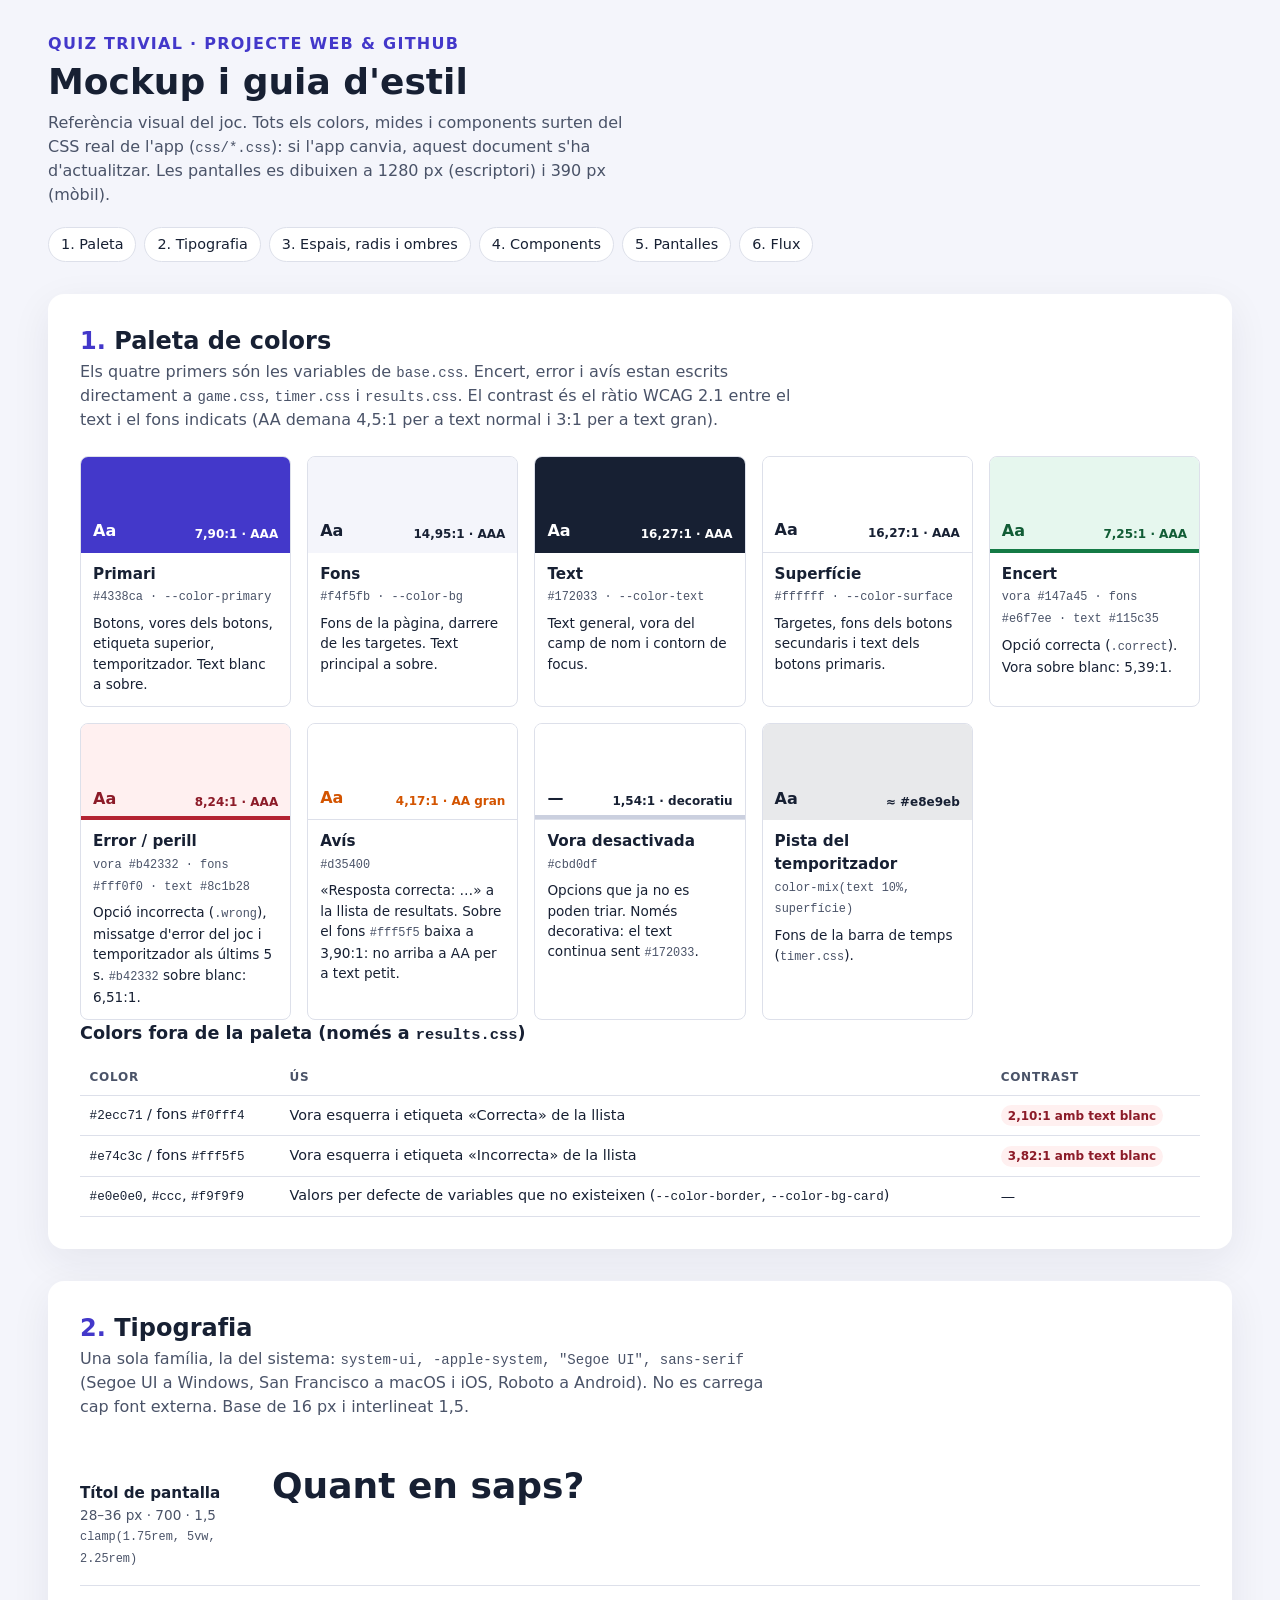
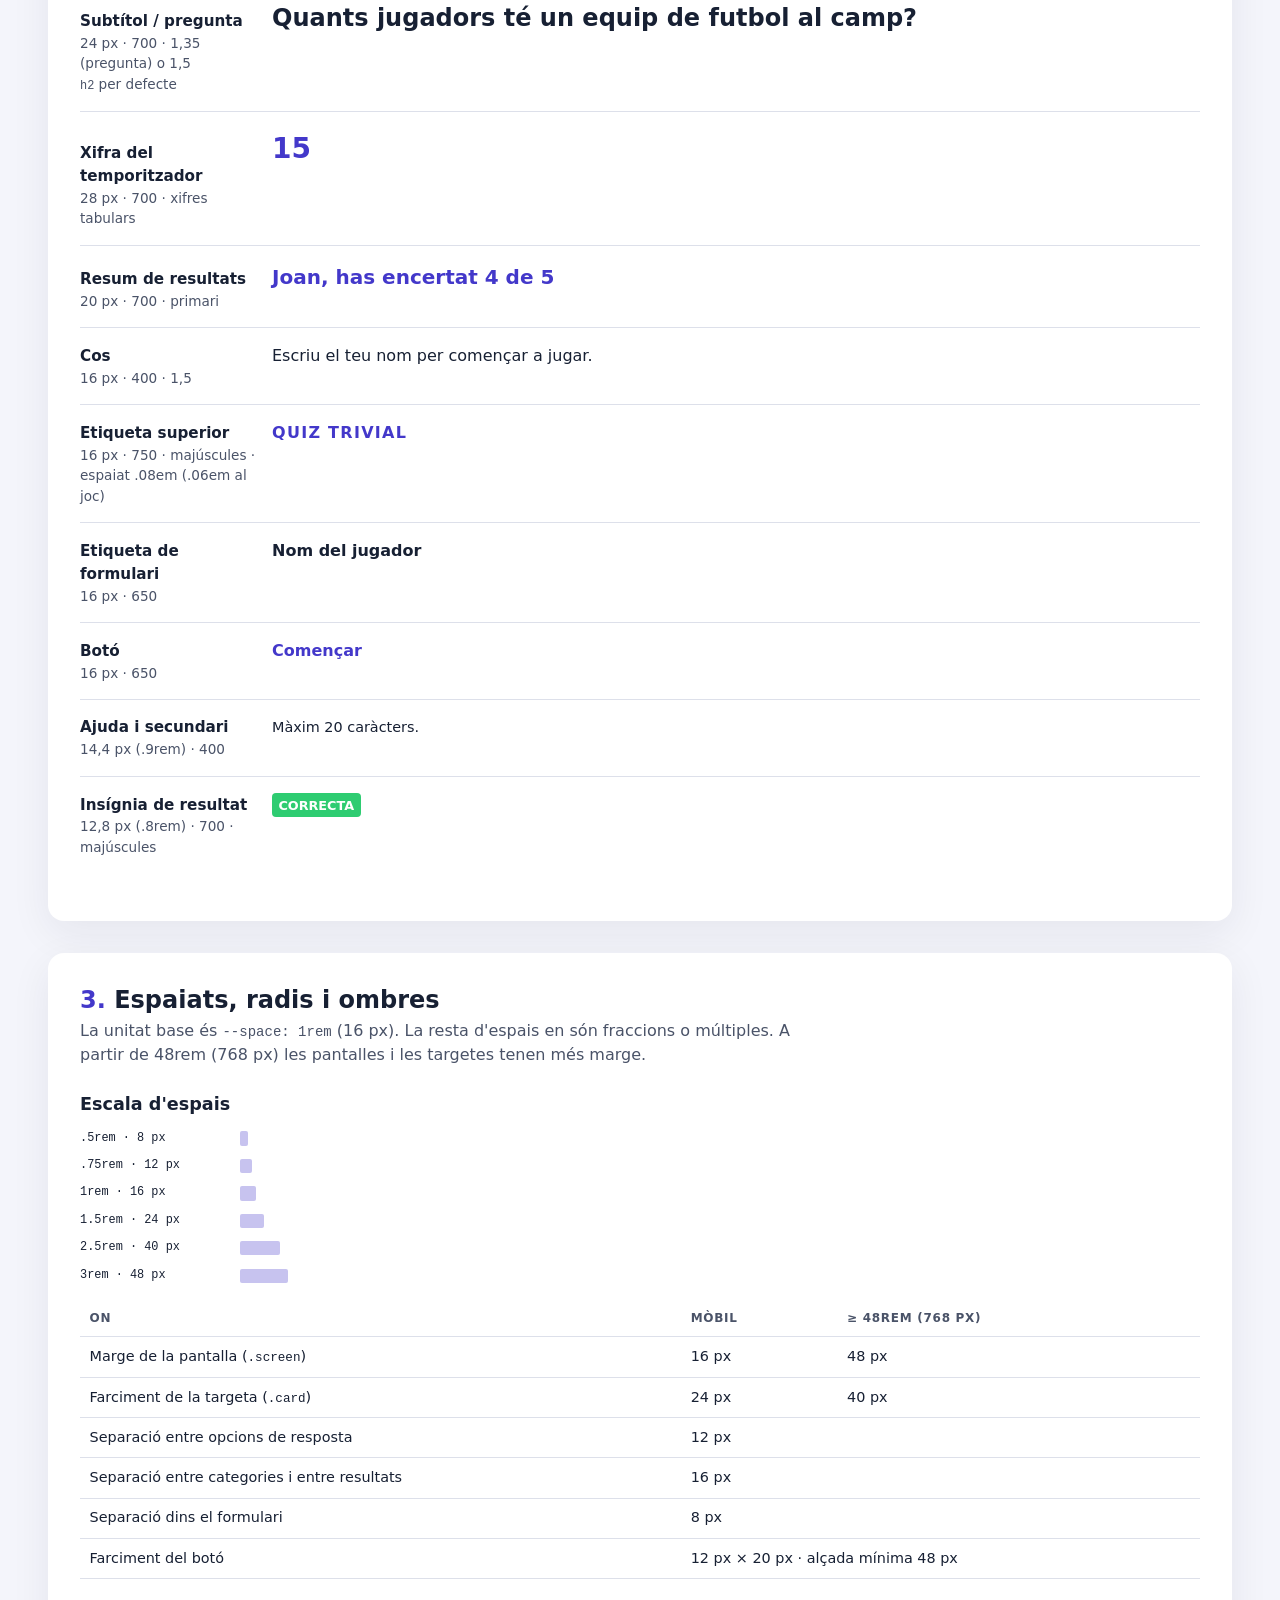
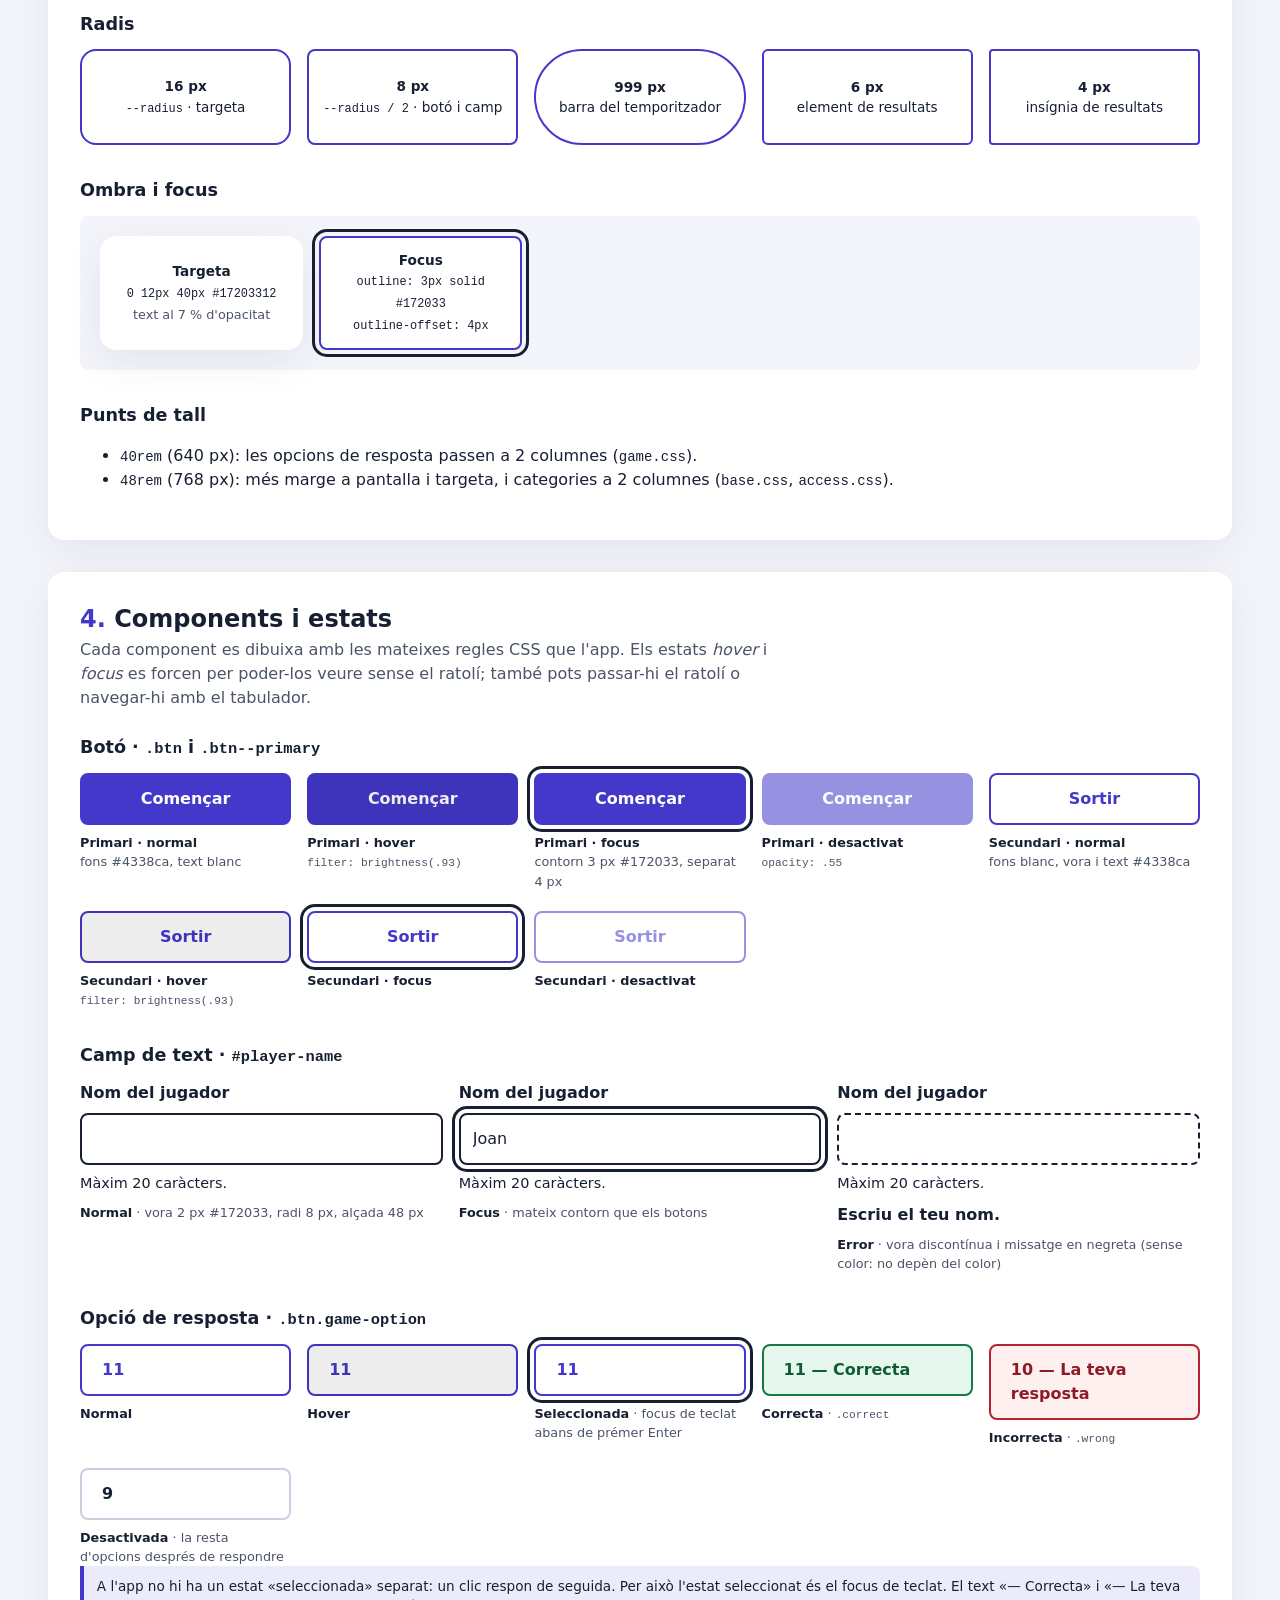
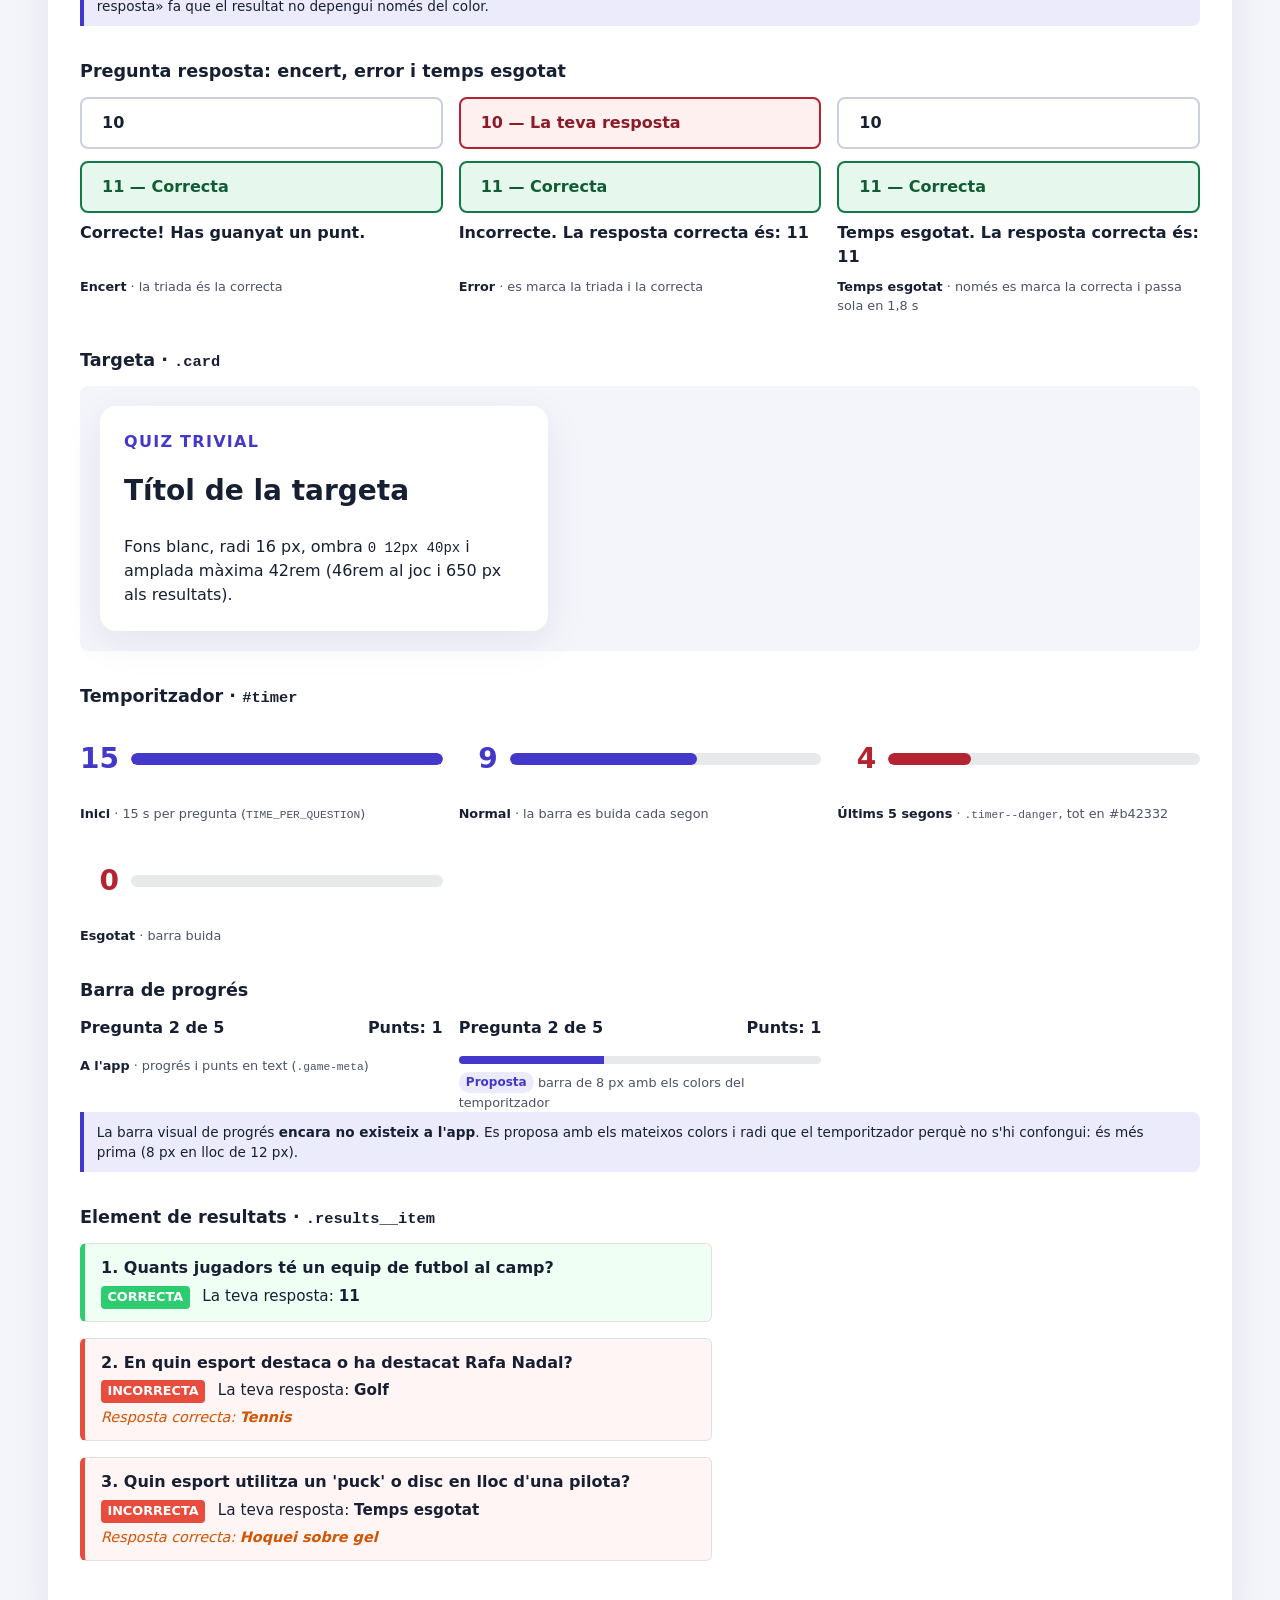
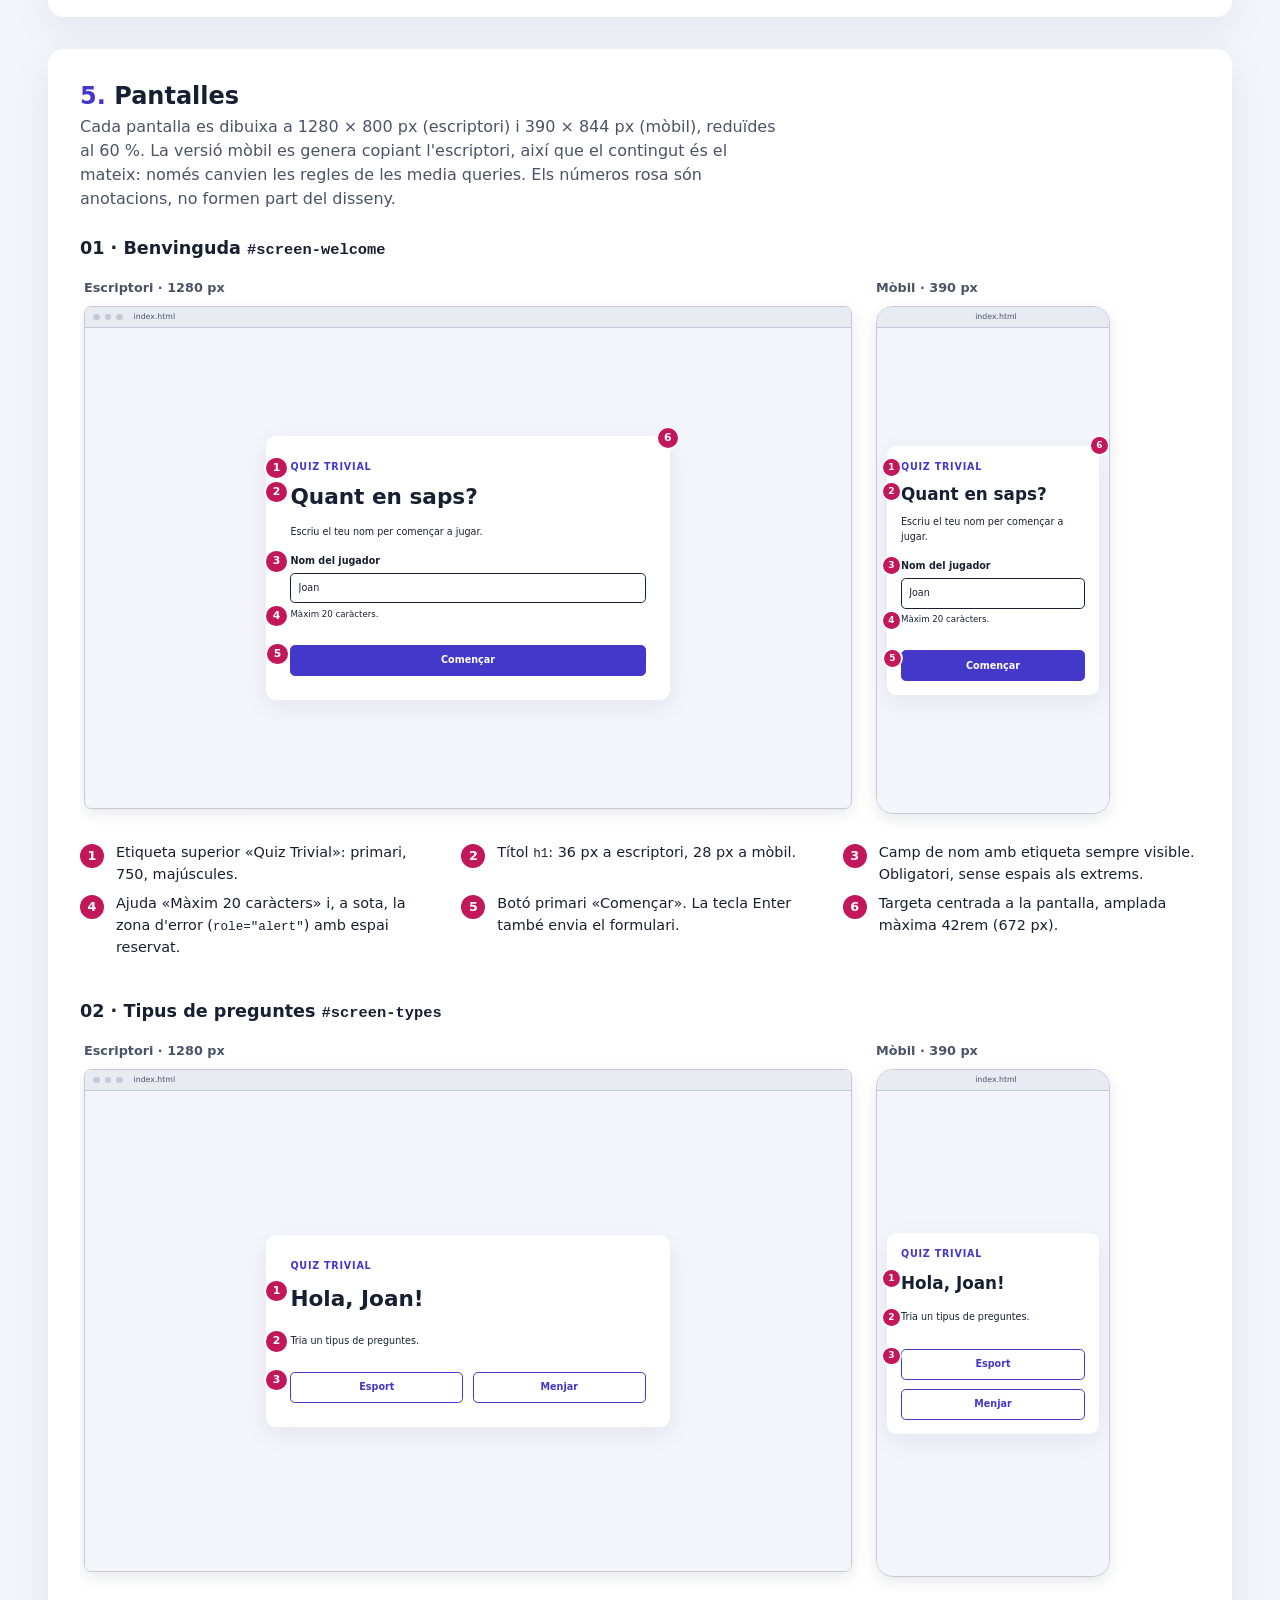
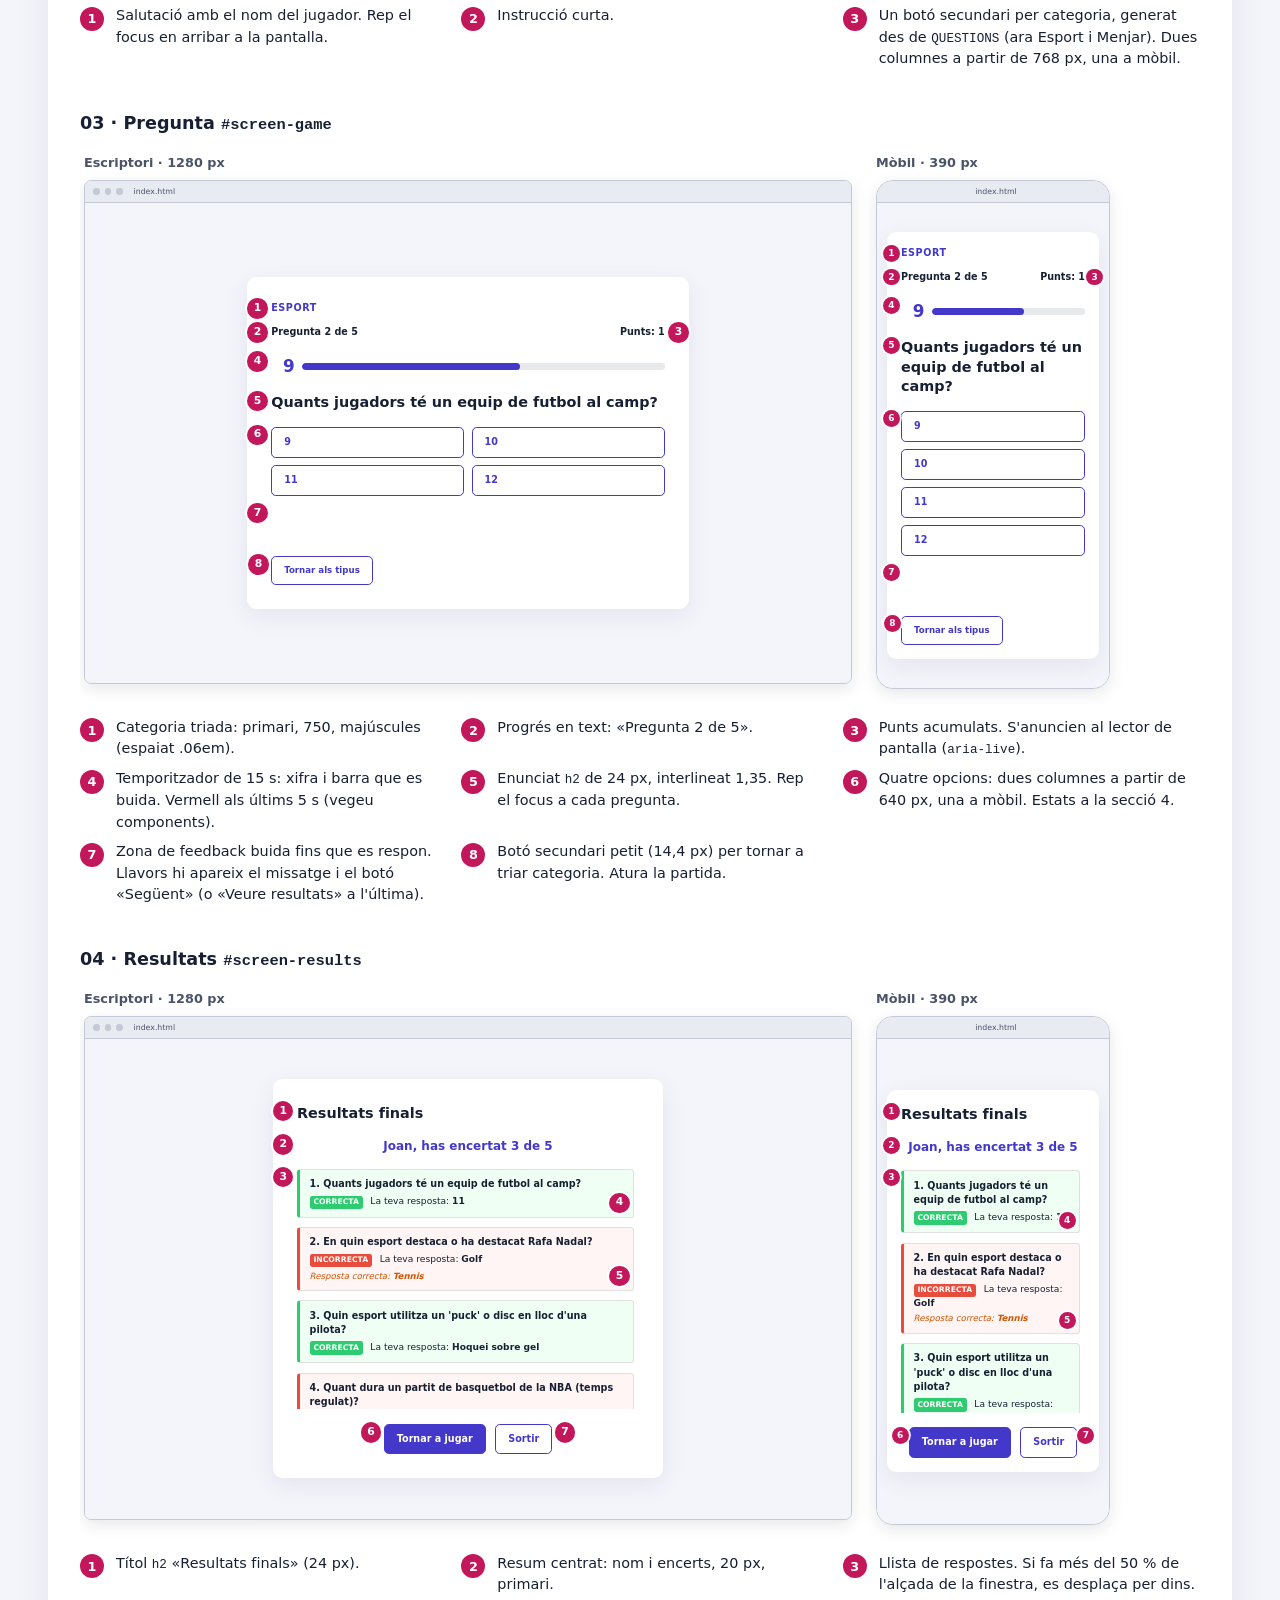
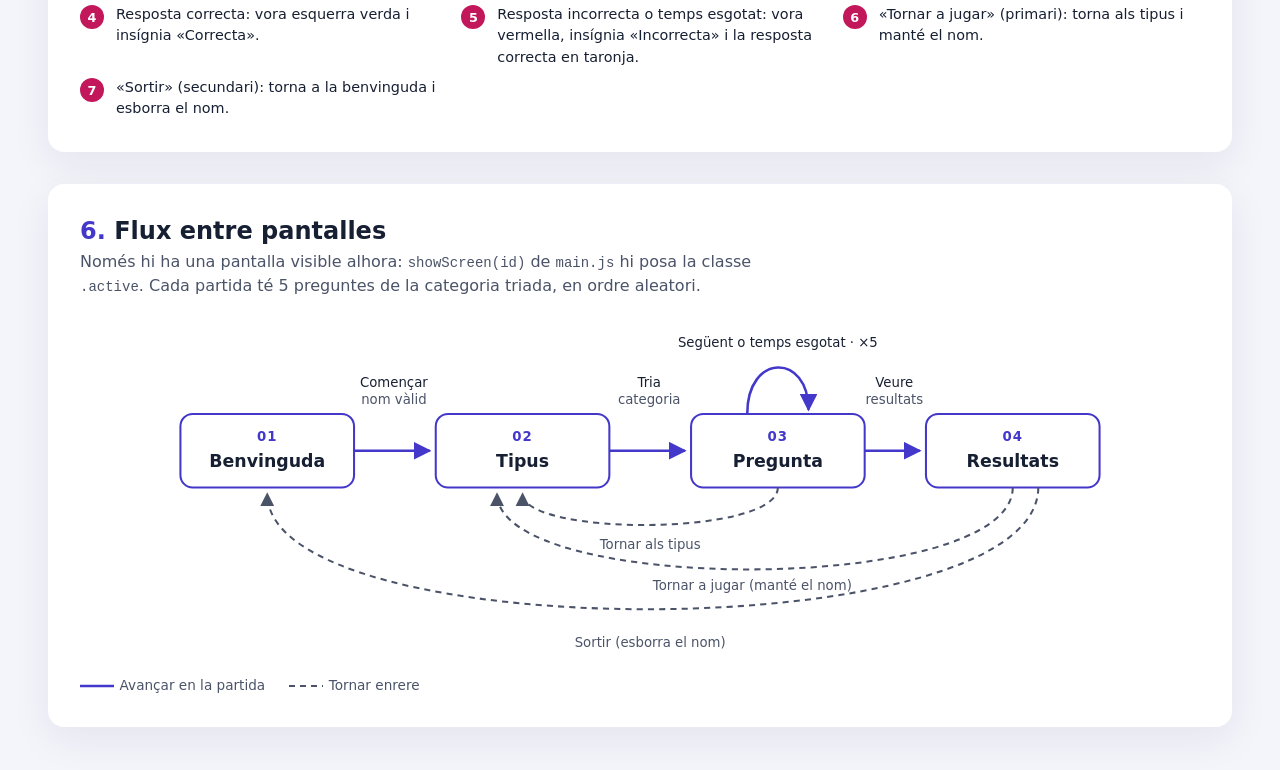
==== commit a129a2bc: "docs(mockup): pantalles anotades i flux Dibuixa les 4 pantalles a 1280 px i 390 px amb anotacions nu" ====
--- a/docs/mockup/mockup.html
+++ b/docs/mockup/mockup.html
@@ -225,6 +225,78 @@
     /* Proposta (no és a l'app) */
     .app .progress { height: .5rem; border-radius: 999px; background: var(--timer-track); overflow: hidden; }
     .app .progress__fill { height: 100%; background: var(--color-primary); }
+
+    /* ===== 5. Pantalles en marcs ===== */
+    .pantalla { margin-top: 2.5rem; }
+    .pantalla:first-of-type { margin-top: 0; }
+    .pantalla__marcs { display: flex; gap: 1.5rem; align-items: flex-start; overflow-x: auto; padding: .25rem .25rem 1rem; }
+    .marc-fig { flex: none; display: grid; gap: .5rem; }
+    .marc-fig > figcaption { font-size: .8rem; font-weight: 650; color: var(--guide-muted); }
+    .marc-zoom { zoom: var(--escala); }
+    .marc {
+      overflow: hidden; border: 1px solid #c5c9d6; border-radius: 12px;
+      background: var(--color-bg); box-shadow: 0 8px 24px #1720331a;
+    }
+    .marc--escriptori { width: 1280px; }
+    .marc--mobil { width: 390px; border-radius: 28px; }
+    .marc__barra {
+      display: flex; align-items: center; gap: 8px; height: 36px; padding: 0 14px;
+      background: #e9ebf2; border-bottom: 1px solid #c5c9d6; font-size: 13px; color: var(--guide-muted);
+    }
+    .marc__barra i { width: 11px; height: 11px; border-radius: 50%; background: #c5c9d6; }
+    .marc__barra span { margin-left: 10px; }
+    .marc--mobil .marc__barra { justify-content: center; }
+    .marc--mobil .marc__barra i { display: none; }
+
+    .app.screen { display: grid; place-items: center; padding: var(--space); background: var(--color-bg); }
+    .marc--escriptori .screen { min-height: 800px; padding: calc(var(--space) * 3); }
+    .marc--mobil .screen { min-height: 808px; }
+    /* Regles de les media queries de l'app (≥ 40rem i ≥ 48rem), aplicades al marc d'escriptori */
+    .marc--escriptori .card { padding: calc(var(--space) * 2.5); }
+    .marc--escriptori .access-card h1, .marc--escriptori .access-card h2 { font-size: 2.25rem; }
+    .marc--escriptori .category-list { grid-template-columns: repeat(2, minmax(0, 1fr)); }
+    .marc--escriptori .game-options { grid-template-columns: repeat(2, minmax(0, 1fr)); }
+    .marc--escriptori .results__list { max-height: 400px; overflow-y: auto; }
+    .marc--mobil .results__list { max-height: 404px; overflow-y: auto; }
+
+    /* Anotacions numerades */
+    .anotat { position: relative; }
+    /* El número es posa al marge esquerre de la targeta per no tapar el text */
+    .nota {
+      position: absolute; z-index: 2; top: -2px; left: -30px;
+      display: grid; place-items: center; width: 28px; height: 28px; border-radius: 50%;
+      background: #c2185b; color: #fff; box-shadow: 0 0 0 3px #fff;
+      font: 700 15px/1 system-ui, -apple-system, "Segoe UI", sans-serif; letter-spacing: 0; text-transform: none;
+      pointer-events: none;
+    }
+    .marc--escriptori .nota { width: 34px; height: 34px; top: -4px; left: -40px; font-size: 18px; }
+    .nota--dreta, .marc--escriptori .nota--dreta { left: auto; right: -30px; }
+    .marc--escriptori .nota--dreta { right: -40px; }
+    .nota--cantonada, .marc--escriptori .nota--cantonada { top: -14px; left: auto; right: -14px; }
+    .nota--dins, .marc--escriptori .nota--dins { top: auto; bottom: 6px; left: auto; right: 6px; }
+    .anotacions { display: grid; grid-template-columns: repeat(auto-fill, minmax(20rem, 1fr)); gap: .5rem 1.5rem; margin: .75rem 0 0; padding: 0; list-style: none; counter-reset: nota; }
+    .anotacions li { position: relative; padding-left: 2.25rem; font-size: .9rem; counter-increment: nota; }
+    .anotacions li::before {
+      content: counter(nota); position: absolute; left: 0; top: .1rem;
+      display: grid; place-items: center; width: 1.5rem; height: 1.5rem; border-radius: 50%;
+      background: #c2185b; color: #fff; font-size: .8rem; font-weight: 700;
+    }
+
+    /* Mode captura: scripts de captura afegeixen .captura al <html> per treure l'escala */
+    .captura .marc-zoom { zoom: 1; }
+    .captura .pantalla__marcs { overflow: visible; width: max-content; padding: 24px; background: var(--color-surface); }
+
+    /* ===== 6. Flux ===== */
+    .flux > svg { display: block; width: 100%; height: auto; max-width: 60rem; margin: 0 auto; }
+    .flux .caixa-flux { fill: var(--color-surface); stroke: var(--color-primary); stroke-width: 2; }
+    .flux .num-flux { fill: var(--color-primary); font-weight: 750; font-size: 13px; letter-spacing: .08em; }
+    .flux .nom-flux { fill: var(--color-text); font-weight: 700; font-size: 17px; }
+    .flux .endavant { fill: none; stroke: var(--color-primary); stroke-width: 2.5; }
+    .flux .enrere { fill: none; stroke: var(--guide-muted); stroke-width: 2; stroke-dasharray: 6 5; }
+    .flux .etq { fill: var(--color-text); font-size: 13px; }
+    .flux .etq--fosca { fill: var(--guide-muted); }
+    .llegenda { display: flex; flex-wrap: wrap; gap: .5rem 1.5rem; margin: 1rem 0 0; padding: 0; list-style: none; font-size: .85rem; color: var(--guide-muted); }
+    .llegenda svg { vertical-align: middle; margin-right: .35rem; }
   </style>
 </head>
 <body>
@@ -243,7 +315,8 @@
           <li><a href="#tipografia">2. Tipografia</a></li>
           <li><a href="#espais">3. Espais, radis i ombres</a></li>
           <li><a href="#components">4. Components</a></li>
-          <!-- INDEX-PANTALLES -->
+          <li><a href="#pantalles">5. Pantalles</a></li>
+          <li><a href="#flux">6. Flux</a></li>
         </ol>
       </nav>
     </header>
@@ -613,8 +686,296 @@
         </div>
       </section>
 
-      <!-- SECCIONS-PANTALLES -->
+      <!-- ===================== 5. PANTALLES ===================== -->
+      <section class="seccio" id="pantalles" aria-labelledby="t-pant">
+        <h2 id="t-pant"><span>5.</span> Pantalles</h2>
+        <p class="seccio-desc">
+          Cada pantalla es dibuixa a 1280 × 800 px (escriptori) i 390 × 844 px (mòbil), reduïdes al 60 %.
+          La versió mòbil es genera copiant l'escriptori, així que el contingut és el mateix: només canvien
+          les regles de les media queries. Els números rosa són anotacions, no formen part del disseny.
+        </p>
+
+        <!-- 01 · BENVINGUDA -->
+        <article class="pantalla" id="p-benvinguda" aria-labelledby="t-p1">
+          <h3 id="t-p1">01 · Benvinguda <code>#screen-welcome</code></h3>
+          <div class="pantalla__marcs" data-captura="01-benvinguda">
+            <figure class="marc-fig">
+              <figcaption>Escriptori · 1280 px</figcaption>
+              <div class="marc-zoom"><div class="marc marc--escriptori">
+                <div class="marc__barra" aria-hidden="true"><i></i><i></i><i></i><span>index.html</span></div>
+                <section class="app screen" data-plantilla>
+                  <div class="card access-card anotat">
+                    <span class="nota nota--cantonada" aria-hidden="true">6</span>
+                    <header>
+                      <p class="access-eyebrow anotat" style="display:inline-block"><span class="nota" aria-hidden="true">1</span>Quiz Trivial</p>
+                      <h1 class="anotat"><span class="nota" aria-hidden="true">2</span>Quant en saps?</h1>
+                      <p>Escriu el teu nom per començar a jugar.</p>
+                    </header>
+                    <form class="welcome-form" onsubmit="return false">
+                      <label class="anotat" for="m1-nom" style="justify-self:start"><span class="nota" aria-hidden="true">3</span>Nom del jugador</label>
+                      <input class="player-name" id="m1-nom" type="text" value="Joan" autocomplete="off">
+                      <p class="access-help anotat" style="margin:0"><span class="nota" aria-hidden="true">4</span>Màxim 20 caràcters.</p>
+                      <p class="access-error" style="margin:0"></p>
+                      <button class="btn btn--primary anotat" type="button"><span class="nota" aria-hidden="true">5</span>Començar</button>
+                    </form>
+                  </div>
+                </section>
+              </div></div>
+            </figure>
+            <figure class="marc-fig">
+              <figcaption>Mòbil · 390 px</figcaption>
+              <div class="marc-zoom"><div class="marc marc--mobil">
+                <div class="marc__barra" aria-hidden="true"><span>index.html</span></div>
+                <div data-copia></div>
+              </div></div>
+            </figure>
+          </div>
+          <ol class="anotacions">
+            <li>Etiqueta superior «Quiz Trivial»: primari, 750, majúscules.</li>
+            <li>Títol <code>h1</code>: 36 px a escriptori, 28 px a mòbil.</li>
+            <li>Camp de nom amb etiqueta sempre visible. Obligatori, sense espais als extrems.</li>
+            <li>Ajuda «Màxim 20 caràcters» i, a sota, la zona d'error (<code>role="alert"</code>) amb espai reservat.</li>
+            <li>Botó primari «Començar». La tecla Enter també envia el formulari.</li>
+            <li>Targeta centrada a la pantalla, amplada màxima 42rem (672 px).</li>
+          </ol>
+        </article>
+
+        <!-- 02 · TIPUS -->
+        <article class="pantalla" id="p-tipus" aria-labelledby="t-p2">
+          <h3 id="t-p2">02 · Tipus de preguntes <code>#screen-types</code></h3>
+          <div class="pantalla__marcs" data-captura="02-tipus">
+            <figure class="marc-fig">
+              <figcaption>Escriptori · 1280 px</figcaption>
+              <div class="marc-zoom"><div class="marc marc--escriptori">
+                <div class="marc__barra" aria-hidden="true"><i></i><i></i><i></i><span>index.html</span></div>
+                <section class="app screen" data-plantilla>
+                  <div class="card access-card">
+                    <header>
+                      <p class="access-eyebrow">Quiz Trivial</p>
+                      <h2 class="anotat"><span class="nota" aria-hidden="true">1</span>Hola, Joan!</h2>
+                      <p class="anotat" style="display:inline-block"><span class="nota" aria-hidden="true">2</span>Tria un tipus de preguntes.</p>
+                    </header>
+                    <div class="category-list anotat" aria-label="Tipus de preguntes">
+                      <span class="nota" aria-hidden="true">3</span>
+                      <button class="btn" type="button">Esport</button>
+                      <button class="btn" type="button">Menjar</button>
+                    </div>
+                  </div>
+                </section>
+              </div></div>
+            </figure>
+            <figure class="marc-fig">
+              <figcaption>Mòbil · 390 px</figcaption>
+              <div class="marc-zoom"><div class="marc marc--mobil">
+                <div class="marc__barra" aria-hidden="true"><span>index.html</span></div>
+                <div data-copia></div>
+              </div></div>
+            </figure>
+          </div>
+          <ol class="anotacions">
+            <li>Salutació amb el nom del jugador. Rep el focus en arribar a la pantalla.</li>
+            <li>Instrucció curta.</li>
+            <li>Un botó secundari per categoria, generat des de <code>QUESTIONS</code> (ara Esport i Menjar). Dues columnes a partir de 768 px, una a mòbil.</li>
+          </ol>
+        </article>
+
+        <!-- 03 · PREGUNTA -->
+        <article class="pantalla" id="p-pregunta" aria-labelledby="t-p3">
+          <h3 id="t-p3">03 · Pregunta <code>#screen-game</code></h3>
+          <div class="pantalla__marcs" data-captura="03-pregunta">
+            <figure class="marc-fig">
+              <figcaption>Escriptori · 1280 px</figcaption>
+              <div class="marc-zoom"><div class="marc marc--escriptori">
+                <div class="marc__barra" aria-hidden="true"><i></i><i></i><i></i><span>index.html</span></div>
+                <section class="app screen" data-plantilla>
+                  <div class="card game-card">
+                    <header>
+                      <p class="game-category anotat" style="display:inline-block"><span class="nota" aria-hidden="true">1</span>Esport</p>
+                      <div class="game-meta">
+                        <p class="anotat"><span class="nota" aria-hidden="true">2</span>Pregunta 2 de 5</p>
+                        <p class="anotat"><span class="nota nota--dreta" aria-hidden="true">3</span>Punts: 1</p>
+                      </div>
+                      <div class="timer anotat" role="img" aria-label="Temps restant: 9 s">
+                        <span class="nota" aria-hidden="true">4</span>
+                        <span class="timer__number">9</span><div class="timer__bar"><div class="timer__fill" style="width:60%"></div></div>
+                      </div>
+                    </header>
+                    <h2 class="game-question anotat"><span class="nota" aria-hidden="true">5</span>Quants jugadors té un equip de futbol al camp?</h2>
+                    <div class="game-options anotat" role="group">
+                      <span class="nota" aria-hidden="true">6</span>
+                      <button class="btn game-option" type="button">9</button>
+                      <button class="btn game-option" type="button">10</button>
+                      <button class="btn game-option" type="button">11</button>
+                      <button class="btn game-option" type="button">12</button>
+                    </div>
+                    <p class="game-feedback anotat"><span class="nota" aria-hidden="true">7</span></p>
+                    <button class="btn game-back anotat" type="button"><span class="nota" aria-hidden="true">8</span>Tornar als tipus</button>
+                  </div>
+                </section>
+              </div></div>
+            </figure>
+            <figure class="marc-fig">
+              <figcaption>Mòbil · 390 px</figcaption>
+              <div class="marc-zoom"><div class="marc marc--mobil">
+                <div class="marc__barra" aria-hidden="true"><span>index.html</span></div>
+                <div data-copia></div>
+              </div></div>
+            </figure>
+          </div>
+          <ol class="anotacions">
+            <li>Categoria triada: primari, 750, majúscules (espaiat .06em).</li>
+            <li>Progrés en text: «Pregunta 2 de 5».</li>
+            <li>Punts acumulats. S'anuncien al lector de pantalla (<code>aria-live</code>).</li>
+            <li>Temporitzador de 15 s: xifra i barra que es buida. Vermell als últims 5 s (vegeu components).</li>
+            <li>Enunciat <code>h2</code> de 24 px, interlineat 1,35. Rep el focus a cada pregunta.</li>
+            <li>Quatre opcions: dues columnes a partir de 640 px, una a mòbil. Estats a la secció 4.</li>
+            <li>Zona de feedback buida fins que es respon. Llavors hi apareix el missatge i el botó «Següent» (o «Veure resultats» a l'última).</li>
+            <li>Botó secundari petit (14,4 px) per tornar a triar categoria. Atura la partida.</li>
+          </ol>
+        </article>
+
+        <!-- 04 · RESULTATS -->
+        <article class="pantalla" id="p-resultats" aria-labelledby="t-p4">
+          <h3 id="t-p4">04 · Resultats <code>#screen-results</code></h3>
+          <div class="pantalla__marcs" data-captura="04-resultats">
+            <figure class="marc-fig">
+              <figcaption>Escriptori · 1280 px</figcaption>
+              <div class="marc-zoom"><div class="marc marc--escriptori">
+                <div class="marc__barra" aria-hidden="true"><i></i><i></i><i></i><span>index.html</span></div>
+                <section class="app screen" data-plantilla>
+                  <div class="card card--results">
+                    <h2 class="anotat" style="display:inline-block"><span class="nota" aria-hidden="true">1</span>Resultats finals</h2>
+                    <p class="results__summary anotat"><span class="nota" aria-hidden="true">2</span>Joan, has encertat 3 de 5</p>
+                    <div class="anotat">
+                      <span class="nota" aria-hidden="true">3</span>
+                      <div class="results__list">
+                        <div class="results__item results__item--correct anotat">
+                          <span class="nota nota--dins" aria-hidden="true">4</span>
+                          <div class="results__question-text">1. Quants jugadors té un equip de futbol al camp?</div>
+                          <div class="results__answer-info"><span class="results__badge results__badge--ok">Correcta</span> La teva resposta: <strong>11</strong></div>
+                        </div>
+                        <div class="results__item results__item--incorrect anotat">
+                          <span class="nota nota--dins" aria-hidden="true">5</span>
+                          <div class="results__question-text">2. En quin esport destaca o ha destacat Rafa Nadal?</div>
+                          <div class="results__answer-info"><span class="results__badge results__badge--fail">Incorrecta</span> La teva resposta: <strong>Golf</strong></div>
+                          <div class="results__correct-solution">Resposta correcta: <strong>Tennis</strong></div>
+                        </div>
+                        <div class="results__item results__item--correct">
+                          <div class="results__question-text">3. Quin esport utilitza un 'puck' o disc en lloc d'una pilota?</div>
+                          <div class="results__answer-info"><span class="results__badge results__badge--ok">Correcta</span> La teva resposta: <strong>Hoquei sobre gel</strong></div>
+                        </div>
+                        <div class="results__item results__item--incorrect">
+                          <div class="results__question-text">4. Quant dura un partit de basquetbol de la NBA (temps regulat)?</div>
+                          <div class="results__answer-info"><span class="results__badge results__badge--fail">Incorrecta</span> La teva resposta: <strong>Temps esgotat</strong></div>
+                          <div class="results__correct-solution">Resposta correcta: <strong>48 minuts</strong></div>
+                        </div>
+                        <div class="results__item results__item--correct">
+                          <div class="results__question-text">5. Cinquanta metres és la distància d'una piscina de quin tipus?</div>
+                          <div class="results__answer-info"><span class="results__badge results__badge--ok">Correcta</span> La teva resposta: <strong>Olímpica</strong></div>
+                        </div>
+                      </div>
+                    </div>
+                    <div class="results__actions">
+                      <button class="btn btn--primary anotat" type="button"><span class="nota" aria-hidden="true">6</span>Tornar a jugar</button>
+                      <button class="btn anotat" type="button"><span class="nota nota--dreta" aria-hidden="true">7</span>Sortir</button>
+                    </div>
+                  </div>
+                </section>
+              </div></div>
+            </figure>
+            <figure class="marc-fig">
+              <figcaption>Mòbil · 390 px</figcaption>
+              <div class="marc-zoom"><div class="marc marc--mobil">
+                <div class="marc__barra" aria-hidden="true"><span>index.html</span></div>
+                <div data-copia></div>
+              </div></div>
+            </figure>
+          </div>
+          <ol class="anotacions">
+            <li>Títol <code>h2</code> «Resultats finals» (24 px).</li>
+            <li>Resum centrat: nom i encerts, 20 px, primari.</li>
+            <li>Llista de respostes. Si fa més del 50 % de l'alçada de la finestra, es desplaça per dins.</li>
+            <li>Resposta correcta: vora esquerra verda i insígnia «Correcta».</li>
+            <li>Resposta incorrecta o temps esgotat: vora vermella, insígnia «Incorrecta» i la resposta correcta en taronja.</li>
+            <li>«Tornar a jugar» (primari): torna als tipus i manté el nom.</li>
+            <li>«Sortir» (secundari): torna a la benvinguda i esborra el nom.</li>
+          </ol>
+        </article>
+      </section>
+
+      <!-- ===================== 6. FLUX ===================== -->
+      <section class="seccio flux" id="flux" aria-labelledby="t-flux">
+        <h2 id="t-flux"><span>6.</span> Flux entre pantalles</h2>
+        <p class="seccio-desc">
+          Només hi ha una pantalla visible alhora: <code>showScreen(id)</code> de <code>main.js</code> hi posa la classe
+          <code>.active</code>. Cada partida té 5 preguntes de la categoria triada, en ordre aleatori.
+        </p>
+        <svg viewBox="0 0 940 330" role="img" aria-labelledby="flux-t flux-d">
+          <title id="flux-t">Flux entre les quatre pantalles</title>
+          <desc id="flux-d">Benvinguda porta a Tipus amb Començar. Tipus porta a Pregunta en triar una categoria. Pregunta es repeteix cinc vegades i porta a Resultats. Des de Pregunta es pot tornar a Tipus. Des de Resultats, Tornar a jugar porta a Tipus i Sortir porta a Benvinguda.</desc>
+          <defs>
+            <marker id="fl-p" viewBox="0 0 10 10" refX="9" refY="5" markerWidth="7" markerHeight="7" orient="auto-start-reverse"><path d="M0 0 L10 5 L0 10 z" fill="#4338ca"/></marker>
+            <marker id="fl-g" viewBox="0 0 10 10" refX="9" refY="5" markerWidth="7" markerHeight="7" orient="auto-start-reverse"><path d="M0 0 L10 5 L0 10 z" fill="#4a5368"/></marker>
+          </defs>
+
+          <!-- Caixes -->
+          <rect class="caixa-flux" x="20"  y="90" width="170" height="72" rx="12"/>
+          <rect class="caixa-flux" x="270" y="90" width="170" height="72" rx="12"/>
+          <rect class="caixa-flux" x="520" y="90" width="170" height="72" rx="12"/>
+          <rect class="caixa-flux" x="750" y="90" width="170" height="72" rx="12"/>
+          <text class="num-flux" x="105" y="117" text-anchor="middle">01</text>
+          <text class="nom-flux" x="105" y="142" text-anchor="middle">Benvinguda</text>
+          <text class="num-flux" x="355" y="117" text-anchor="middle">02</text>
+          <text class="nom-flux" x="355" y="142" text-anchor="middle">Tipus</text>
+          <text class="num-flux" x="605" y="117" text-anchor="middle">03</text>
+          <text class="nom-flux" x="605" y="142" text-anchor="middle">Pregunta</text>
+          <text class="num-flux" x="835" y="117" text-anchor="middle">04</text>
+          <text class="nom-flux" x="835" y="142" text-anchor="middle">Resultats</text>
+
+          <!-- Endavant -->
+          <path class="endavant" d="M190 126 H264" marker-end="url(#fl-p)"/>
+          <text class="etq" x="229" y="64" text-anchor="middle">Començar</text>
+          <text class="etq etq--fosca" x="229" y="80" text-anchor="middle">nom vàlid</text>
+          <path class="endavant" d="M440 126 H514" marker-end="url(#fl-p)"/>
+          <text class="etq" x="479" y="64" text-anchor="middle">Tria</text>
+          <text class="etq etq--fosca" x="479" y="80" text-anchor="middle">categoria</text>
+          <path class="endavant" d="M690 126 H744" marker-end="url(#fl-p)"/>
+          <text class="etq" x="719" y="64" text-anchor="middle">Veure</text>
+          <text class="etq etq--fosca" x="719" y="80" text-anchor="middle">resultats</text>
+
+          <!-- Bucle de preguntes -->
+          <path class="endavant" d="M575 90 C575 30, 635 30, 635 86" marker-end="url(#fl-p)"/>
+          <text class="etq" x="605" y="24" text-anchor="middle">Següent o temps esgotat · ×5</text>
+
+          <!-- Enrere -->
+          <path class="enrere" d="M605 162 C605 210, 355 210, 355 168" marker-end="url(#fl-g)"/>
+          <text class="etq etq--fosca" x="480" y="222" text-anchor="middle">Tornar als tipus</text>
+          <path class="enrere" d="M835 162 C835 268, 330 268, 330 168" marker-end="url(#fl-g)"/>
+          <text class="etq etq--fosca" x="580" y="262" text-anchor="middle">Tornar a jugar (manté el nom)</text>
+          <path class="enrere" d="M860 162 C860 320, 105 320, 105 168" marker-end="url(#fl-g)"/>
+          <text class="etq etq--fosca" x="480" y="318" text-anchor="middle">Sortir (esborra el nom)</text>
+        </svg>
+        <ul class="llegenda">
+          <li><svg width="34" height="10" aria-hidden="true"><path d="M0 5 H34" stroke="#4338ca" stroke-width="2.5"/></svg>Avançar en la partida</li>
+          <li><svg width="34" height="10" aria-hidden="true"><path d="M0 5 H34" stroke="#4a5368" stroke-width="2" stroke-dasharray="6 5"/></svg>Tornar enrere</li>
+        </ul>
+      </section>
     </main>
   </div>
+
+  <script>
+    // La versió mòbil de cada pantalla és una còpia de l'escriptori.
+    // Així només cal mantenir un dibuix; els ids es canvien perquè no es repeteixin.
+    document.querySelectorAll(".pantalla__marcs").forEach(function (marcs) {
+      const original = marcs.querySelector("[data-plantilla]");
+      const desti = marcs.querySelector("[data-copia]");
+      if (!original || !desti) { return; }
+      const copia = original.cloneNode(true);
+      copia.removeAttribute("data-plantilla");
+      copia.querySelectorAll("[id]").forEach(function (el) { el.id += "-m"; });
+      copia.querySelectorAll("[for]").forEach(function (el) { el.htmlFor += "-m"; });
+      desti.replaceWith(copia);
+    });
+  </script>
 </body>
 </html>
